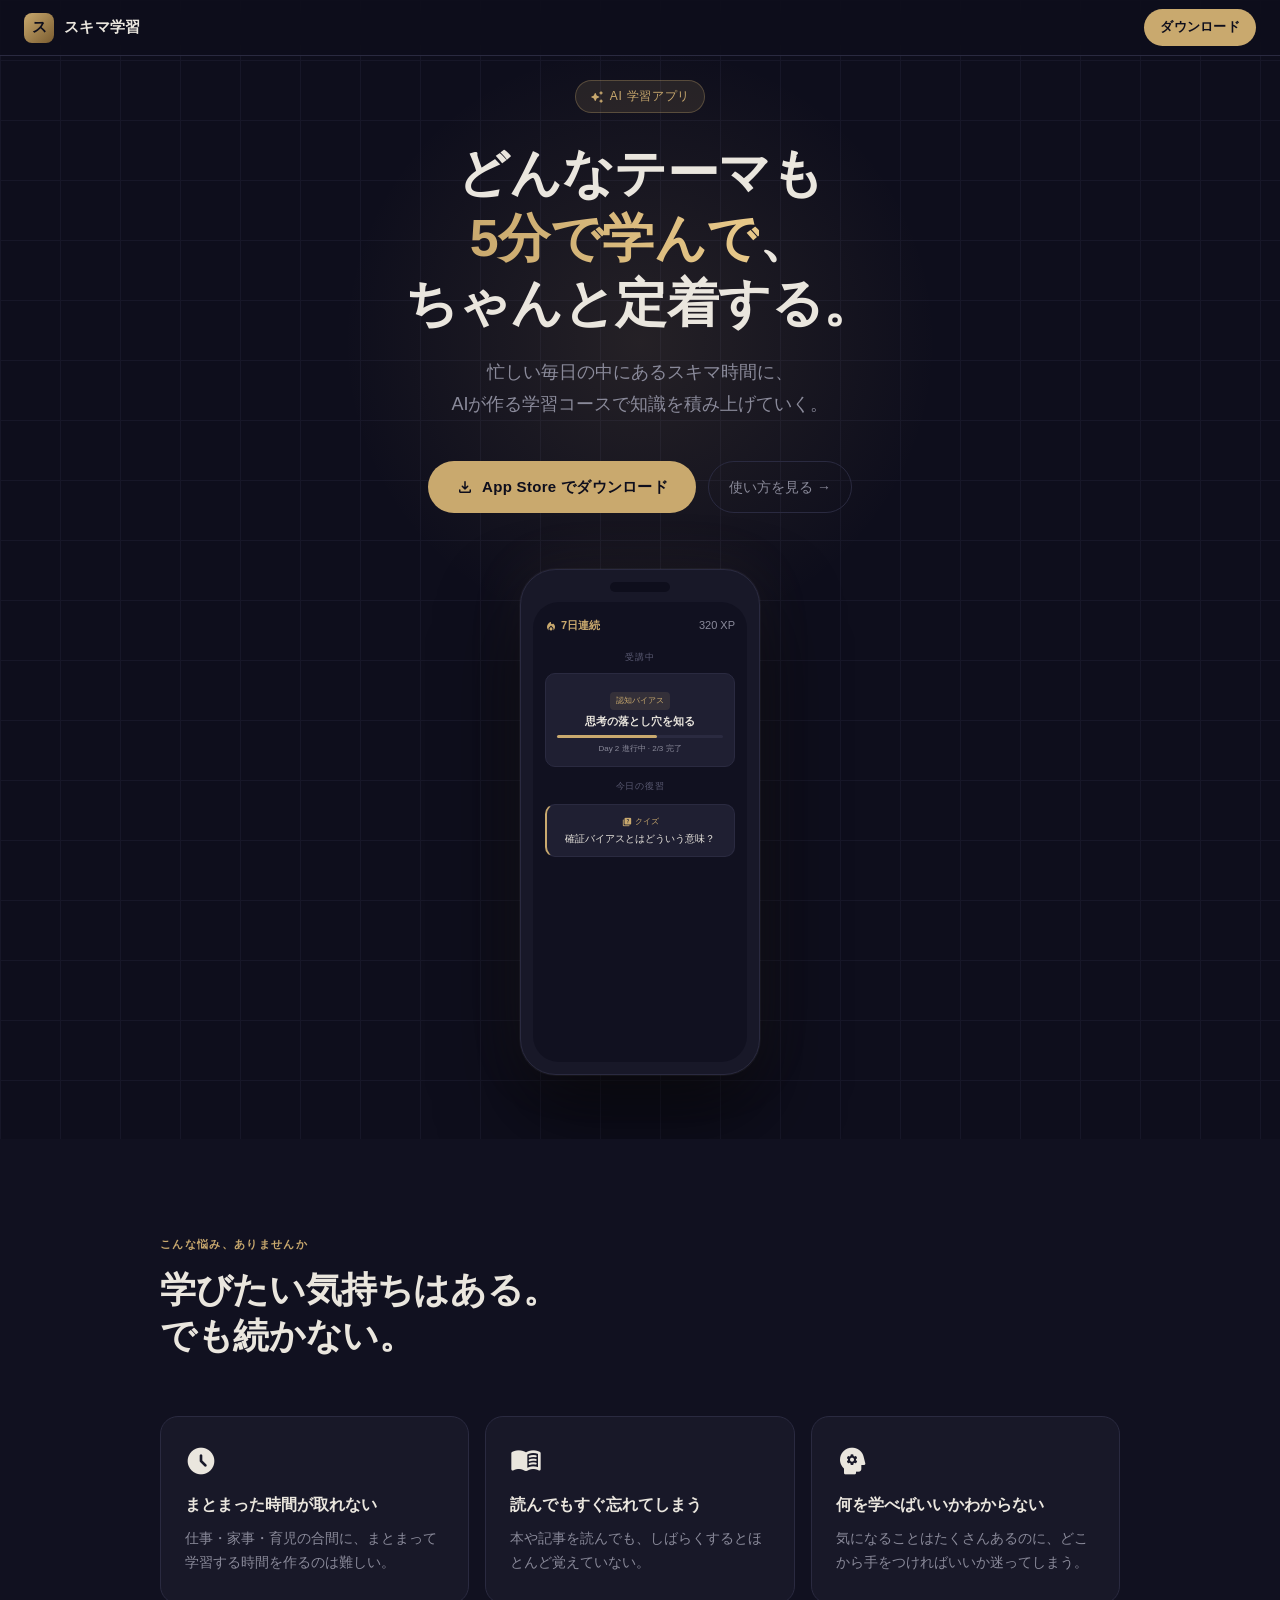
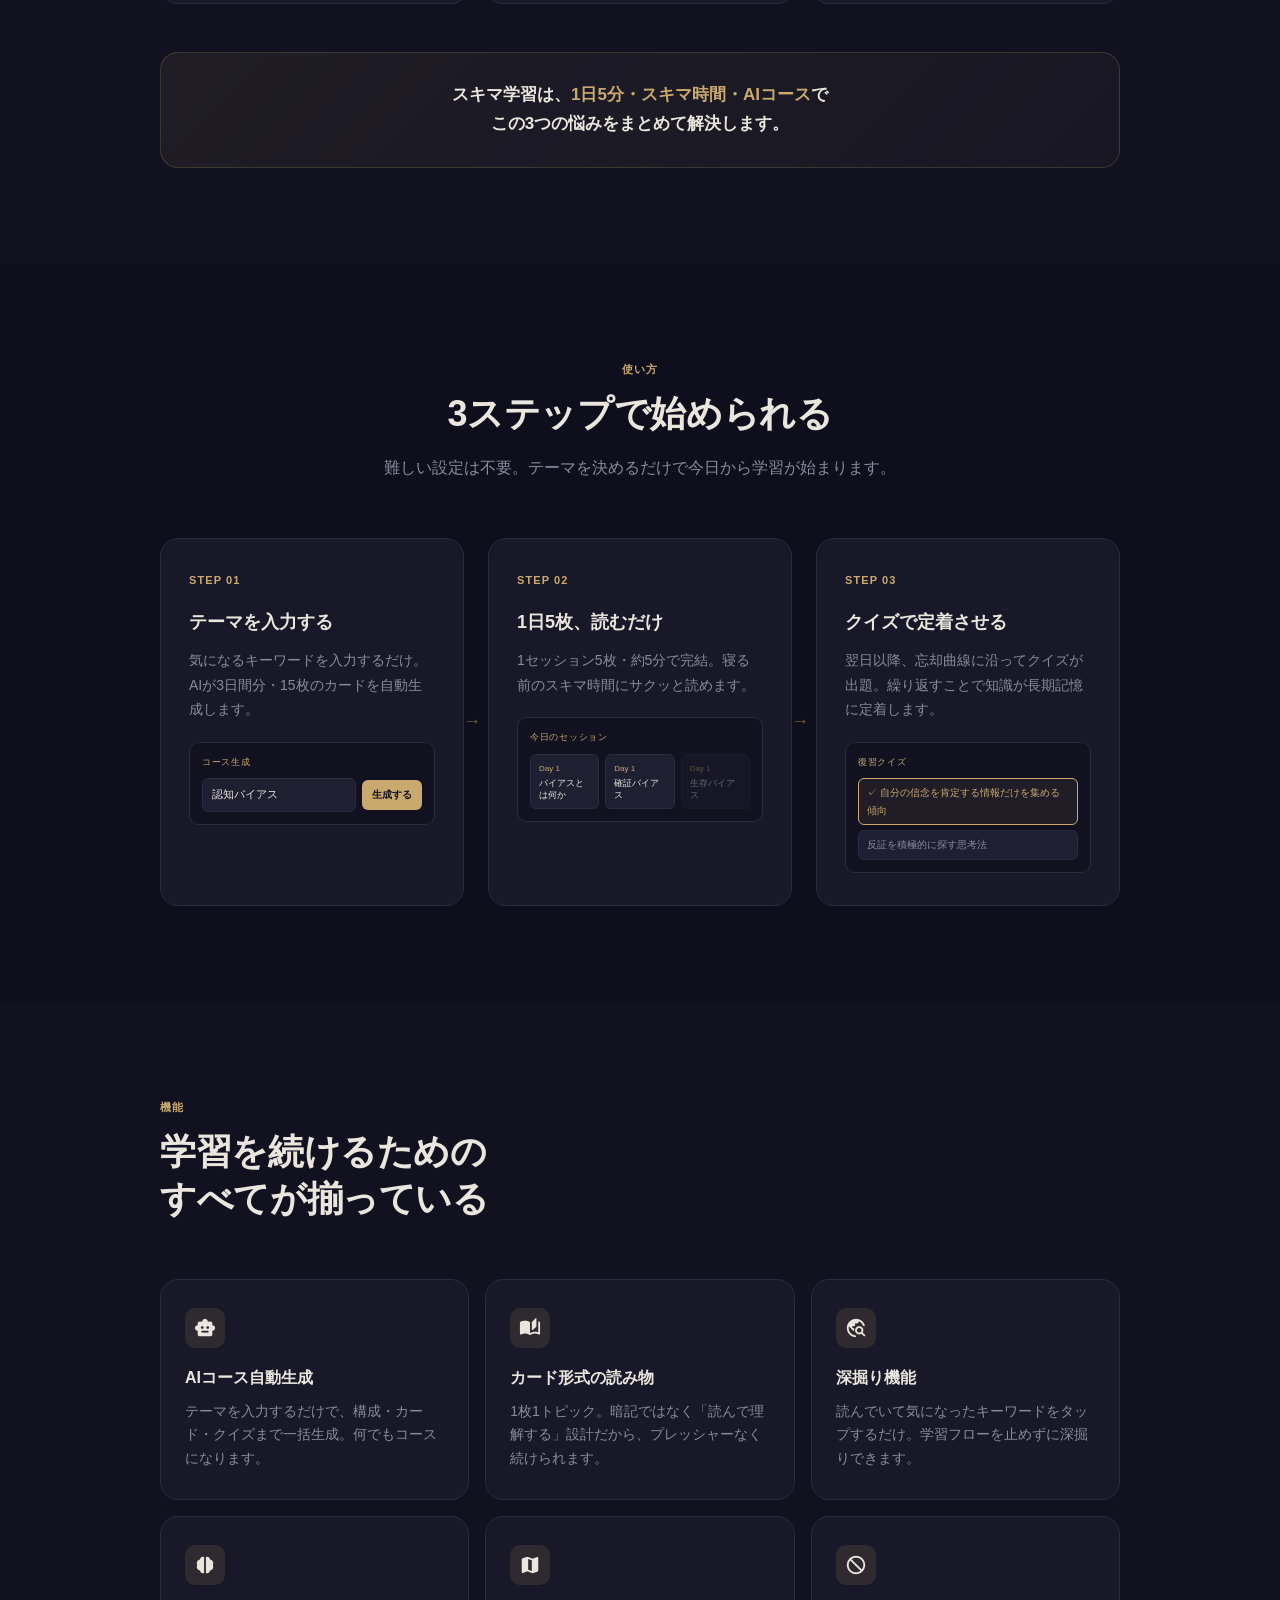
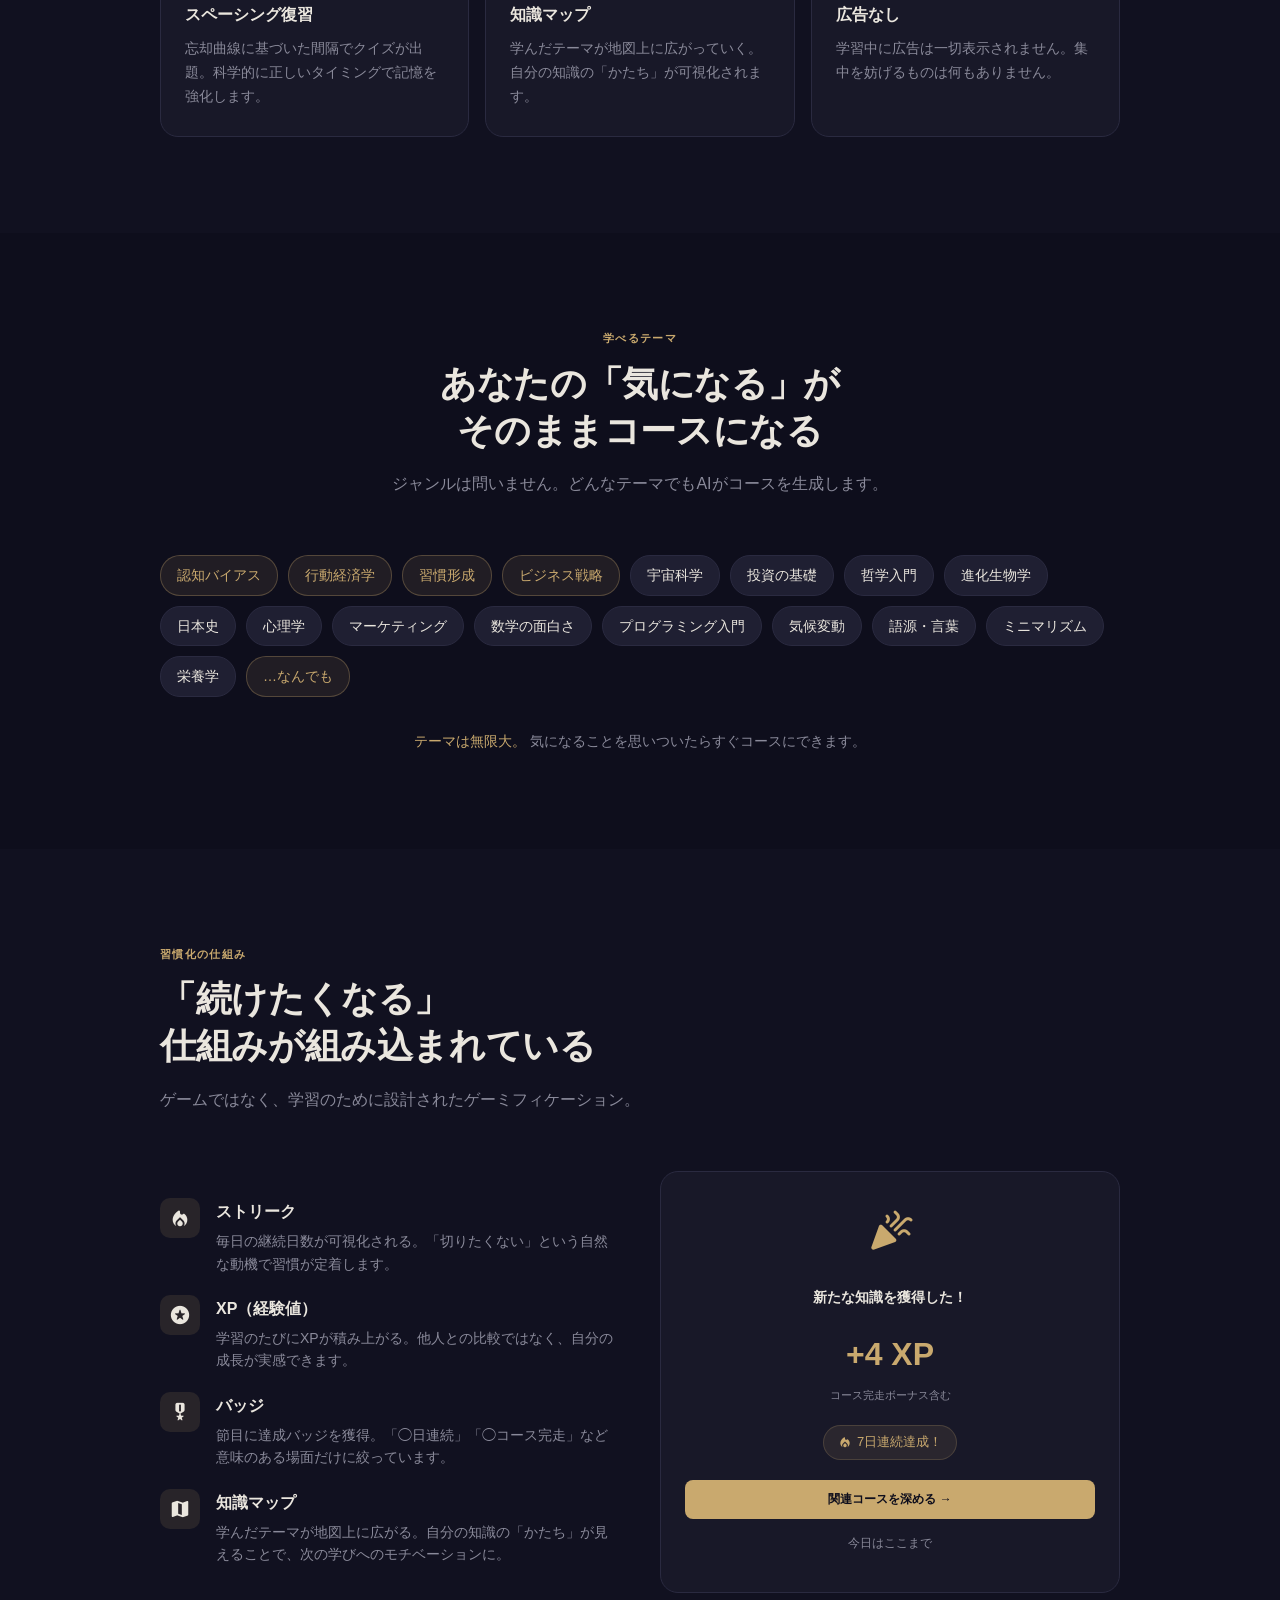
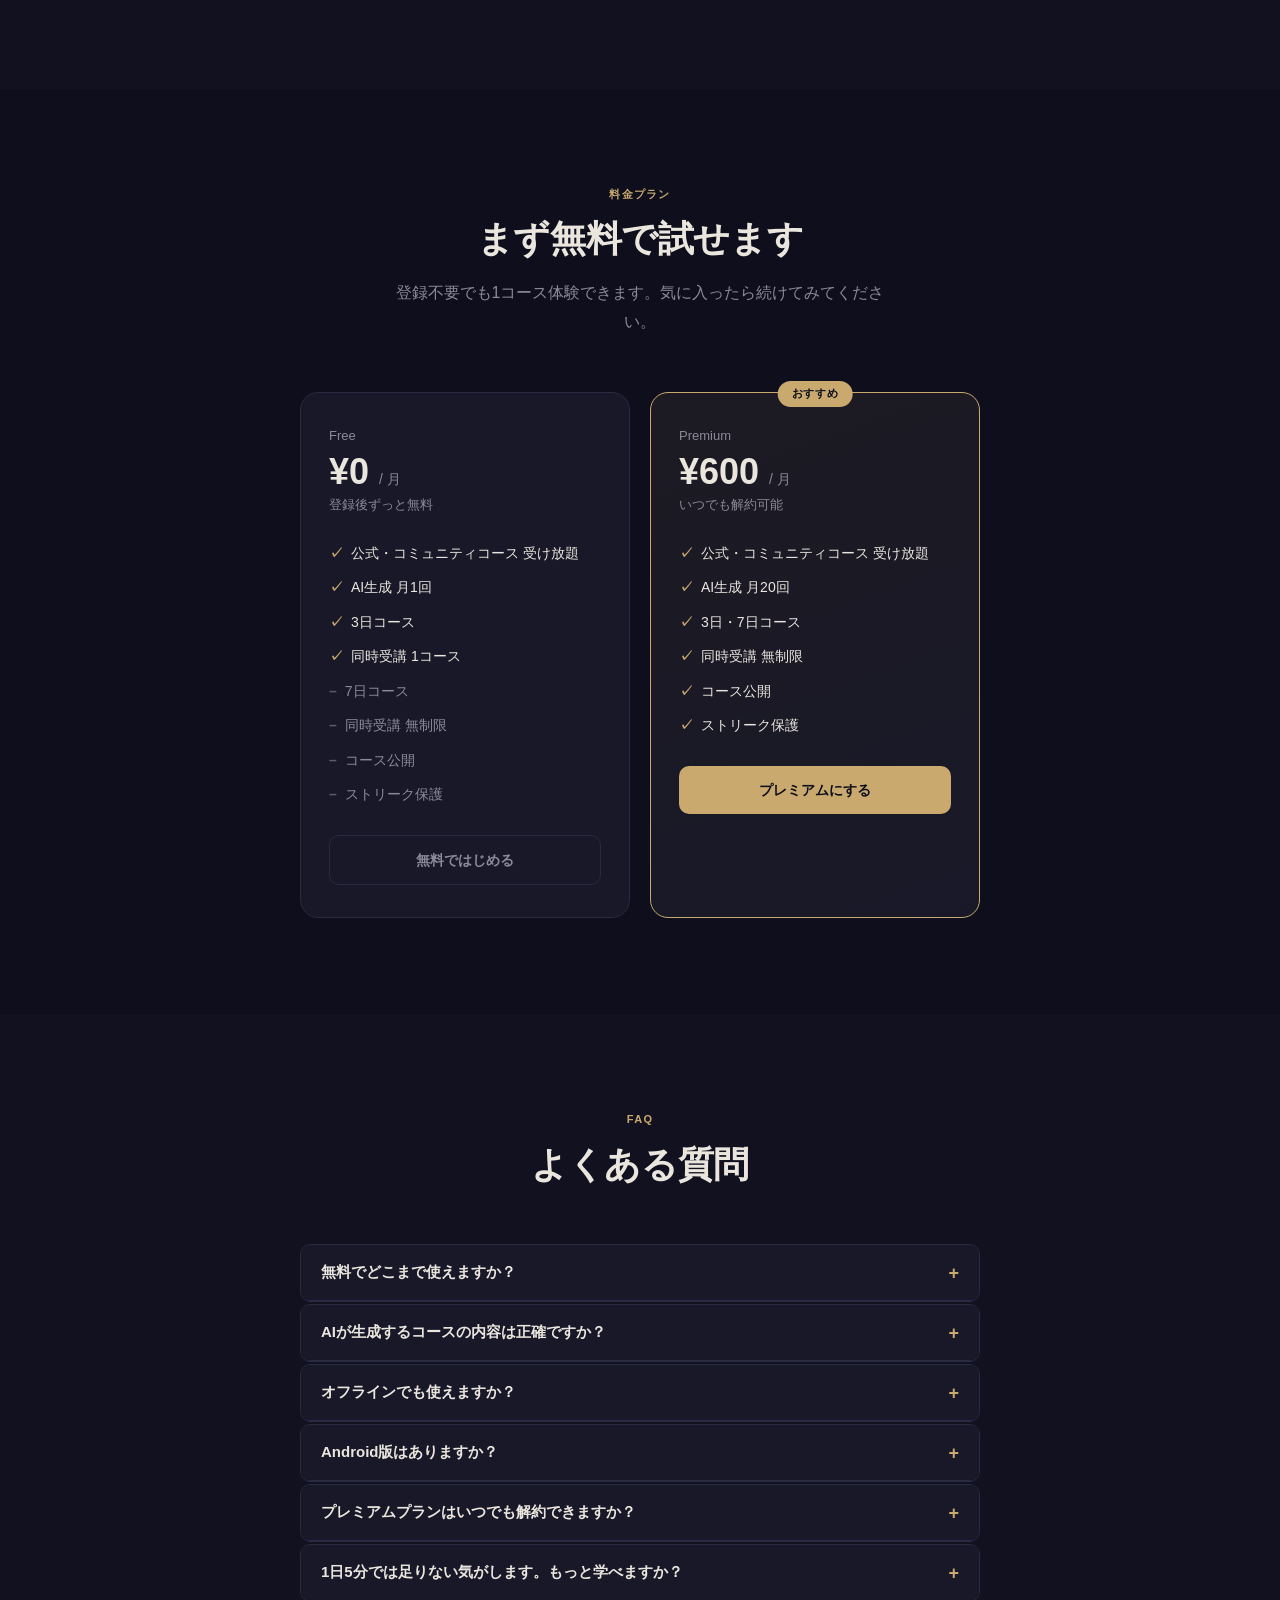
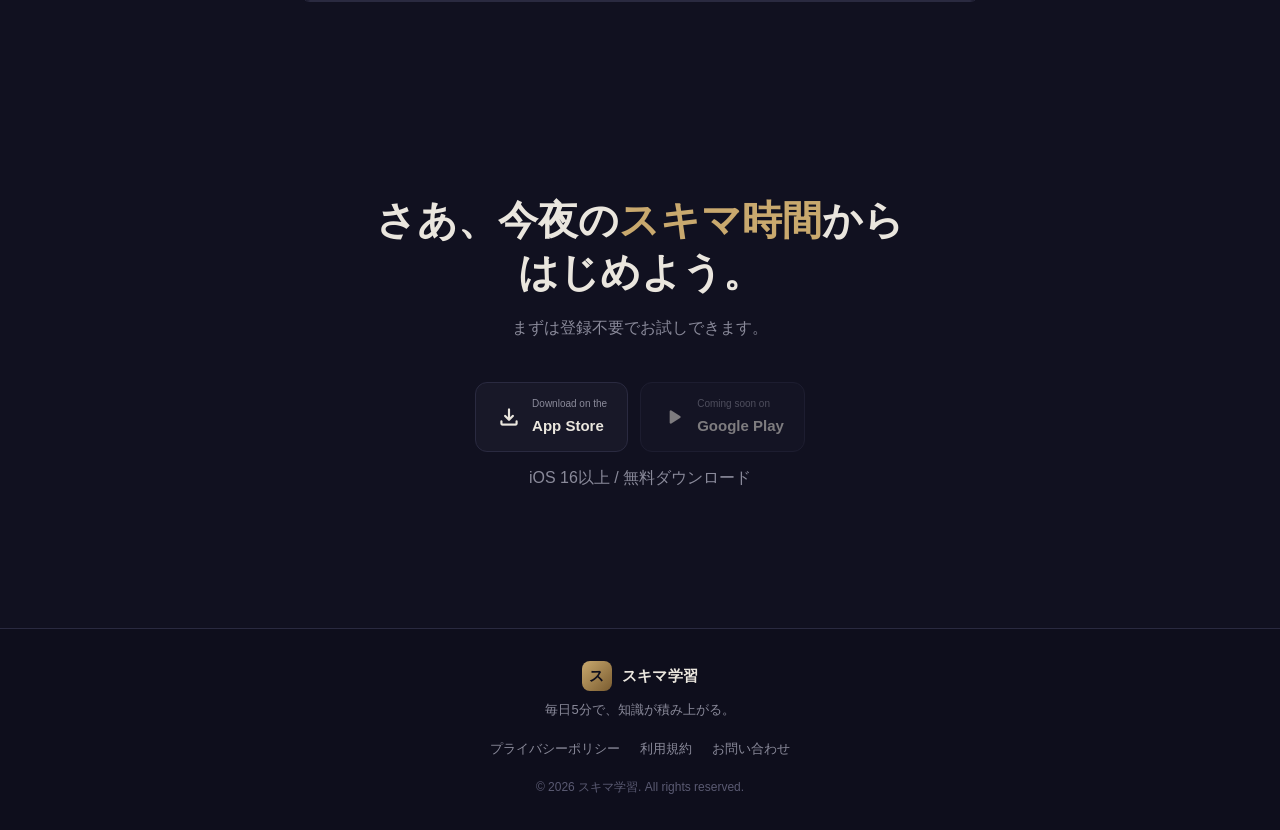
==== docs/sukima-study/index.html @ 89322377 "Update from https://github.com/k38/sukima/commit/930ac9152c9ca67b63c3cc4051ddcb5dac570fcc" ====
<!doctype html>
<html lang="ja">
  <head>
    <meta charset="UTF-8" />
    <meta name="viewport" content="width=device-width, initial-scale=1.0" />
    <title>スキマ学習 — 毎日5分で、知識が積み上がる。</title>
    <meta
      name="description"
      content="どんなテーマも5分で学んで、ちゃんと定着する。AIが自動生成する学習コースで、忙しい社会人の知識習慣をサポート。"
    />
    <link
      rel="stylesheet"
      href="https://fonts.googleapis.com/css2?family=Material+Symbols+Rounded:opsz,wght,FILL,GRAD@20..48,100..700,0..1,-50..200"
    />
    <style>
      .ms {
        font-family: "Material Symbols Rounded";
        font-weight: normal;
        font-style: normal;
        line-height: 1;
        letter-spacing: normal;
        text-transform: none;
        display: inline-flex;
        align-items: center;
        justify-content: center;
        white-space: nowrap;
        word-wrap: normal;
        direction: ltr;
        -webkit-font-smoothing: antialiased;
        font-variation-settings:
          "FILL" 1,
          "wght" 400,
          "GRAD" 0,
          "opsz" 24;
      }
    </style>
    <style>
      /* ── tokens ── */
      :root {
        --bg: #0e0e1c;
        --bg2: #111120;
        --surface: #181828;
        --surface2: #1f1f32;
        --border: #2a2a40;
        --gold: #c9a96e;
        --gold2: #e8c98a;
        --gold-dim: #7a5c30;
        --text: #eae6de;
        --muted: #8a8a9a;
        --muted2: #5a5a72;
        --radius: 10px;
        --radius-lg: 18px;
      }

      *,
      *::before,
      *::after {
        box-sizing: border-box;
        margin: 0;
        padding: 0;
      }

      html {
        scroll-behavior: smooth;
      }

      body {
        background: var(--bg);
        color: var(--text);
        font-family:
          "Hiragino Sans", "Hiragino Kaku Gothic ProN", "Noto Sans JP",
          sans-serif;
        font-size: 16px;
        line-height: 1.75;
        overflow-x: hidden;
      }

      /* ━━━━━━━━━━━━━━━━━━━━━━━━━━━━━━━━
       NAV
    ━━━━━━━━━━━━━━━━━━━━━━━━━━━━━━━━ */
      nav {
        position: fixed;
        top: 0;
        left: 0;
        right: 0;
        z-index: 200;
        background: rgba(14, 14, 28, 0.88);
        backdrop-filter: blur(14px);
        -webkit-backdrop-filter: blur(14px);
        border-bottom: 1px solid var(--border);
        padding: 0 24px;
        height: 56px;
        display: flex;
        align-items: center;
        justify-content: space-between;
      }
      .nav-logo {
        display: flex;
        align-items: center;
        gap: 10px;
        text-decoration: none;
      }
      .nav-mark {
        width: 30px;
        height: 30px;
        background: linear-gradient(135deg, var(--gold), var(--gold-dim));
        border-radius: 8px;
        display: flex;
        align-items: center;
        justify-content: center;
        font-size: 15px;
        font-weight: 700;
        color: var(--bg);
      }
      .nav-name {
        font-size: 15px;
        font-weight: 700;
        color: var(--text);
        letter-spacing: 0.02em;
      }
      .nav-cta {
        background: var(--gold);
        color: var(--bg);
        font-size: 13px;
        font-weight: 700;
        padding: 7px 16px;
        border-radius: 20px;
        text-decoration: none;
        letter-spacing: 0.02em;
        white-space: nowrap;
        transition: opacity 0.2s;
      }
      .nav-cta:hover {
        opacity: 0.85;
      }

      /* ━━━━━━━━━━━━━━━━━━━━━━━━━━━━━━━━
       HERO
    ━━━━━━━━━━━━━━━━━━━━━━━━━━━━━━━━ */
      .hero {
        min-height: 100svh;
        display: flex;
        flex-direction: column;
        align-items: center;
        justify-content: center;
        padding: 80px 24px 64px;
        text-align: center;
        position: relative;
        overflow: hidden;
      }

      /* subtle grid lines */
      .hero::before {
        content: "";
        position: absolute;
        inset: 0;
        background-image:
          linear-gradient(var(--border) 1px, transparent 1px),
          linear-gradient(90deg, var(--border) 1px, transparent 1px);
        background-size: 60px 60px;
        opacity: 0.35;
        pointer-events: none;
      }
      /* radial glow */
      .hero::after {
        content: "";
        position: absolute;
        top: 30%;
        left: 50%;
        transform: translate(-50%, -50%);
        width: 600px;
        height: 600px;
        background: radial-gradient(
          ellipse,
          rgba(201, 169, 110, 0.12) 0%,
          transparent 70%
        );
        pointer-events: none;
      }

      .hero-inner {
        position: relative;
        z-index: 1;
        max-width: 680px;
      }

      .hero-badge {
        display: inline-flex;
        align-items: center;
        gap: 6px;
        background: rgba(201, 169, 110, 0.12);
        border: 1px solid rgba(201, 169, 110, 0.3);
        border-radius: 20px;
        padding: 5px 14px;
        font-size: 12px;
        color: var(--gold);
        letter-spacing: 0.06em;
        margin-bottom: 28px;
      }
      .hero-badge span {
        font-size: 14px;
      }

      .hero h1 {
        font-size: clamp(28px, 6vw, 52px);
        font-weight: 800;
        line-height: 1.25;
        letter-spacing: -0.01em;
        margin-bottom: 20px;
        color: var(--text);
      }
      .hero h1 em {
        font-style: normal;
        background: linear-gradient(90deg, var(--gold), var(--gold2));
        -webkit-background-clip: text;
        -webkit-text-fill-color: transparent;
        background-clip: text;
      }

      .hero-sub {
        font-size: clamp(15px, 2.2vw, 18px);
        color: var(--muted);
        max-width: 480px;
        margin: 0 auto 40px;
        line-height: 1.8;
      }

      .hero-actions {
        display: flex;
        flex-wrap: wrap;
        gap: 12px;
        justify-content: center;
        margin-bottom: 56px;
      }
      .btn-primary {
        display: inline-flex;
        align-items: center;
        gap: 8px;
        background: var(--gold);
        color: var(--bg);
        font-size: 15px;
        font-weight: 700;
        padding: 13px 28px;
        border-radius: 30px;
        text-decoration: none;
        letter-spacing: 0.02em;
        transition:
          transform 0.2s,
          opacity 0.2s;
      }
      .btn-primary:hover {
        transform: translateY(-2px);
        opacity: 0.9;
      }
      .btn-ghost {
        display: inline-flex;
        align-items: center;
        gap: 6px;
        background: transparent;
        color: var(--muted);
        font-size: 14px;
        padding: 13px 20px;
        border-radius: 30px;
        border: 1px solid var(--border);
        text-decoration: none;
        transition:
          border-color 0.2s,
          color 0.2s;
      }
      .btn-ghost:hover {
        border-color: var(--gold-dim);
        color: var(--text);
      }

      /* ── phone mockup ── */
      .hero-device {
        position: relative;
        display: inline-block;
      }
      .phone-frame {
        width: 240px;
        background: var(--surface);
        border: 1.5px solid var(--border);
        border-radius: 36px;
        padding: 12px;
        position: relative;
        box-shadow:
          0 0 0 1px rgba(255, 255, 255, 0.04),
          0 40px 80px rgba(0, 0, 0, 0.6),
          0 0 60px rgba(201, 169, 110, 0.08);
      }
      .phone-notch {
        width: 60px;
        height: 10px;
        background: var(--bg);
        border-radius: 8px;
        margin: 0 auto 10px;
      }
      .phone-screen {
        background: var(--bg2);
        border-radius: 26px;
        overflow: hidden;
        padding: 14px 12px 16px;
        min-height: 460px;
      }

      /* mock UI inside phone */
      .mock-header {
        display: flex;
        justify-content: space-between;
        align-items: center;
        margin-bottom: 14px;
      }
      .mock-streak {
        display: flex;
        align-items: center;
        gap: 4px;
        font-size: 11px;
        color: var(--gold);
        font-weight: 700;
      }
      .mock-xp {
        font-size: 11px;
        color: var(--muted);
      }
      .mock-section-label {
        font-size: 9px;
        color: var(--muted2);
        letter-spacing: 0.08em;
        text-transform: uppercase;
        margin-bottom: 8px;
      }
      .mock-course-card {
        background: var(--surface2);
        border: 1px solid var(--border);
        border-radius: 10px;
        padding: 10px 11px;
        margin-bottom: 8px;
      }
      .mock-course-tag {
        font-size: 8px;
        color: var(--gold);
        background: rgba(201, 169, 110, 0.12);
        border-radius: 4px;
        padding: 2px 6px;
        display: inline-block;
        margin-bottom: 4px;
      }
      .mock-course-title {
        font-size: 11px;
        font-weight: 700;
        color: var(--text);
        margin-bottom: 6px;
        line-height: 1.3;
      }
      .mock-progress-wrap {
        height: 3px;
        background: var(--border);
        border-radius: 2px;
        margin-bottom: 4px;
      }
      .mock-progress-bar {
        height: 100%;
        background: var(--gold);
        border-radius: 2px;
      }
      .mock-progress-text {
        font-size: 8px;
        color: var(--muted);
      }

      .mock-quiz-card {
        background: var(--surface2);
        border: 1px solid var(--border);
        border-left: 2.5px solid var(--gold);
        border-radius: 10px;
        padding: 10px 11px;
        margin-top: 10px;
      }
      .mock-quiz-label {
        font-size: 8px;
        color: var(--gold);
        margin-bottom: 3px;
      }
      .mock-quiz-q {
        font-size: 10px;
        color: var(--text);
        line-height: 1.4;
      }

      /* ━━━━━━━━━━━━━━━━━━━━━━━━━━━━━━━━
       SHARED SECTION STYLES
    ━━━━━━━━━━━━━━━━━━━━━━━━━━━━━━━━ */
      section {
        padding: 96px 24px;
      }
      .section-inner {
        max-width: 960px;
        margin: 0 auto;
      }

      .section-eyebrow {
        font-size: 11px;
        font-weight: 700;
        color: var(--gold);
        letter-spacing: 0.12em;
        text-transform: uppercase;
        margin-bottom: 12px;
      }
      .section-title {
        font-size: clamp(22px, 4vw, 36px);
        font-weight: 800;
        line-height: 1.3;
        letter-spacing: -0.01em;
        margin-bottom: 16px;
      }
      .section-sub {
        font-size: 16px;
        color: var(--muted);
        max-width: 520px;
        line-height: 1.8;
      }
      .section-header {
        margin-bottom: 56px;
      }
      .section-header.centered {
        text-align: center;
      }
      .section-header.centered .section-sub {
        margin: 0 auto;
      }

      /* alt bg */
      .bg-alt {
        background: var(--bg2);
      }

      /* ━━━━━━━━━━━━━━━━━━━━━━━━━━━━━━━━
       PROBLEM
    ━━━━━━━━━━━━━━━━━━━━━━━━━━━━━━━━ */
      .problem-grid {
        display: grid;
        grid-template-columns: repeat(auto-fit, minmax(240px, 1fr));
        gap: 16px;
        margin-bottom: 48px;
      }
      .problem-card {
        background: var(--surface);
        border: 1px solid var(--border);
        border-radius: var(--radius-lg);
        padding: 28px 24px;
      }
      .problem-icon {
        font-size: 28px;
        margin-bottom: 14px;
        display: block;
      }
      .problem-card h3 {
        font-size: 16px;
        font-weight: 700;
        color: var(--text);
        margin-bottom: 8px;
      }
      .problem-card p {
        font-size: 14px;
        color: var(--muted);
        line-height: 1.7;
      }

      .problem-bridge {
        background: linear-gradient(
          135deg,
          rgba(201, 169, 110, 0.08),
          rgba(201, 169, 110, 0.04)
        );
        border: 1px solid rgba(201, 169, 110, 0.2);
        border-radius: var(--radius-lg);
        padding: 28px 32px;
        text-align: center;
      }
      .problem-bridge p {
        font-size: 17px;
        font-weight: 600;
        color: var(--text);
        line-height: 1.7;
      }
      .problem-bridge em {
        font-style: normal;
        color: var(--gold);
      }

      /* ━━━━━━━━━━━━━━━━━━━━━━━━━━━━━━━━
       HOW IT WORKS
    ━━━━━━━━━━━━━━━━━━━━━━━━━━━━━━━━ */
      .steps {
        display: grid;
        grid-template-columns: repeat(auto-fit, minmax(260px, 1fr));
        gap: 24px;
      }
      .step {
        position: relative;
        background: var(--surface);
        border: 1px solid var(--border);
        border-radius: var(--radius-lg);
        padding: 32px 28px;
      }
      .step-num {
        font-size: 11px;
        font-weight: 800;
        color: var(--gold);
        letter-spacing: 0.1em;
        margin-bottom: 16px;
      }
      .step h3 {
        font-size: 18px;
        font-weight: 700;
        color: var(--text);
        margin-bottom: 10px;
      }
      .step p {
        font-size: 14px;
        color: var(--muted);
        line-height: 1.75;
      }

      /* step connector arrow (desktop) */
      @media (min-width: 800px) {
        .steps {
          position: relative;
        }
        .step:not(:last-child)::after {
          content: "→";
          position: absolute;
          top: 50%;
          right: -18px;
          transform: translateY(-50%);
          font-size: 18px;
          color: var(--gold-dim);
          z-index: 1;
        }
      }

      /* ── step mockup ── */
      .step-mock {
        margin-top: 20px;
        background: var(--bg2);
        border: 1px solid var(--border);
        border-radius: 10px;
        padding: 12px;
        font-size: 12px;
      }
      .step-mock-label {
        font-size: 9px;
        color: var(--gold);
        letter-spacing: 0.08em;
        text-transform: uppercase;
        margin-bottom: 8px;
      }
      .mock-input-row {
        display: flex;
        gap: 6px;
        align-items: center;
      }
      .mock-input {
        flex: 1;
        background: var(--surface2);
        border: 1px solid var(--border);
        border-radius: 6px;
        padding: 6px 9px;
        font-size: 11px;
        color: var(--text);
      }
      .mock-gen-btn {
        background: var(--gold);
        color: var(--bg);
        font-size: 10px;
        font-weight: 700;
        padding: 6px 10px;
        border-radius: 6px;
        white-space: nowrap;
      }
      .mock-cards-row {
        display: flex;
        gap: 6px;
        overflow: hidden;
      }
      .mock-mini-card {
        flex: 1;
        background: var(--surface2);
        border: 1px solid var(--border);
        border-radius: 6px;
        padding: 7px 8px;
        min-width: 0;
      }
      .mock-mini-day {
        font-size: 8px;
        color: var(--gold);
        margin-bottom: 2px;
      }
      .mock-mini-title {
        font-size: 9px;
        color: var(--text);
        line-height: 1.3;
      }
      .mock-quiz-row {
        display: flex;
        flex-direction: column;
        gap: 5px;
      }
      .mock-choice {
        background: var(--surface2);
        border: 1px solid var(--border);
        border-radius: 6px;
        padding: 5px 8px;
        font-size: 10px;
        color: var(--muted);
      }
      .mock-choice.correct {
        border-color: var(--gold);
        color: var(--gold);
        background: rgba(201, 169, 110, 0.08);
      }

      /* ━━━━━━━━━━━━━━━━━━━━━━━━━━━━━━━━
       FEATURES
    ━━━━━━━━━━━━━━━━━━━━━━━━━━━━━━━━ */
      .features-grid {
        display: grid;
        grid-template-columns: repeat(auto-fit, minmax(280px, 1fr));
        gap: 16px;
      }
      .feature-card {
        background: var(--surface);
        border: 1px solid var(--border);
        border-radius: var(--radius-lg);
        padding: 28px 24px;
        transition: border-color 0.25s;
      }
      .feature-card:hover {
        border-color: var(--gold-dim);
      }
      .feature-icon {
        width: 40px;
        height: 40px;
        background: rgba(201, 169, 110, 0.12);
        border-radius: 10px;
        display: flex;
        align-items: center;
        justify-content: center;
        font-size: 20px;
        margin-bottom: 16px;
      }
      .feature-card h3 {
        font-size: 16px;
        font-weight: 700;
        color: var(--text);
        margin-bottom: 8px;
      }
      .feature-card p {
        font-size: 14px;
        color: var(--muted);
        line-height: 1.7;
      }

      /* ━━━━━━━━━━━━━━━━━━━━━━━━━━━━━━━━
       CONTENT TOPICS
    ━━━━━━━━━━━━━━━━━━━━━━━━━━━━━━━━ */
      .topics-wrap {
        display: flex;
        flex-wrap: wrap;
        gap: 10px;
        margin-bottom: 32px;
      }
      .topic-tag {
        background: var(--surface2);
        border: 1px solid var(--border);
        border-radius: 20px;
        padding: 7px 16px;
        font-size: 14px;
        color: var(--text);
        transition:
          border-color 0.2s,
          color 0.2s;
      }
      .topic-tag:hover {
        border-color: var(--gold-dim);
        color: var(--gold);
      }
      .topic-tag.featured {
        background: rgba(201, 169, 110, 0.1);
        border-color: rgba(201, 169, 110, 0.3);
        color: var(--gold);
      }
      .topics-note {
        font-size: 14px;
        color: var(--muted);
        text-align: center;
      }
      .topics-note em {
        font-style: normal;
        color: var(--gold);
      }

      /* ━━━━━━━━━━━━━━━━━━━━━━━━━━━━━━━━
       GAMIFICATION
    ━━━━━━━━━━━━━━━━━━━━━━━━━━━━━━━━ */
      .gamif-layout {
        display: grid;
        grid-template-columns: 1fr 1fr;
        gap: 40px;
        align-items: center;
      }
      @media (max-width: 720px) {
        .gamif-layout {
          grid-template-columns: 1fr;
        }
      }

      .gamif-items {
        display: flex;
        flex-direction: column;
        gap: 20px;
      }
      .gamif-item {
        display: flex;
        gap: 16px;
        align-items: flex-start;
      }
      .gamif-dot {
        width: 40px;
        height: 40px;
        flex-shrink: 0;
        background: rgba(201, 169, 110, 0.12);
        border-radius: 10px;
        display: flex;
        align-items: center;
        justify-content: center;
        font-size: 20px;
      }
      .gamif-item h3 {
        font-size: 16px;
        font-weight: 700;
        margin-bottom: 4px;
      }
      .gamif-item p {
        font-size: 14px;
        color: var(--muted);
        line-height: 1.6;
      }

      /* completion screen mock */
      .complete-mock {
        background: var(--surface);
        border: 1px solid var(--border);
        border-radius: var(--radius-lg);
        padding: 32px 24px;
        text-align: center;
      }
      .complete-mock-badge {
        font-size: 42px;
        margin-bottom: 8px;
      }
      .complete-mock-title {
        font-size: 14px;
        font-weight: 700;
        color: var(--text);
        margin-bottom: 16px;
      }
      .complete-mock-xp {
        font-size: 32px;
        font-weight: 800;
        color: var(--gold);
        margin-bottom: 4px;
      }
      .complete-mock-xp-label {
        font-size: 11px;
        color: var(--muted);
        margin-bottom: 20px;
      }
      .complete-mock-streak {
        display: inline-flex;
        align-items: center;
        gap: 5px;
        background: rgba(201, 169, 110, 0.1);
        border: 1px solid rgba(201, 169, 110, 0.2);
        border-radius: 20px;
        padding: 5px 14px;
        font-size: 13px;
        color: var(--gold);
        margin-bottom: 20px;
      }
      .complete-mock-actions {
        display: flex;
        flex-direction: column;
        gap: 8px;
      }
      .complete-mock-btn {
        background: var(--gold);
        color: var(--bg);
        font-size: 12px;
        font-weight: 700;
        padding: 9px;
        border-radius: 8px;
      }
      .complete-mock-btn-ghost {
        font-size: 12px;
        color: var(--muted);
        padding: 6px;
      }

      /* ━━━━━━━━━━━━━━━━━━━━━━━━━━━━━━━━
       PRICING
    ━━━━━━━━━━━━━━━━━━━━━━━━━━━━━━━━ */
      .pricing-grid {
        display: grid;
        grid-template-columns: repeat(auto-fit, minmax(280px, 1fr));
        gap: 20px;
        max-width: 680px;
        margin: 0 auto;
      }
      .price-card {
        background: var(--surface);
        border: 1px solid var(--border);
        border-radius: var(--radius-lg);
        padding: 32px 28px;
      }
      .price-card.featured {
        border-color: var(--gold);
        background: linear-gradient(
          160deg,
          rgba(201, 169, 110, 0.08),
          var(--surface)
        );
        position: relative;
      }
      .price-badge {
        position: absolute;
        top: -12px;
        left: 50%;
        transform: translateX(-50%);
        background: var(--gold);
        color: var(--bg);
        font-size: 11px;
        font-weight: 700;
        letter-spacing: 0.06em;
        padding: 3px 14px;
        border-radius: 20px;
        white-space: nowrap;
      }
      .price-plan {
        font-size: 13px;
        color: var(--muted);
        margin-bottom: 6px;
      }
      .price-amount {
        font-size: 36px;
        font-weight: 800;
        color: var(--text);
        margin-bottom: 4px;
        line-height: 1;
      }
      .price-amount span {
        font-size: 14px;
        font-weight: 400;
        color: var(--muted);
      }
      .price-desc {
        font-size: 13px;
        color: var(--muted);
        margin-bottom: 24px;
      }
      .price-features {
        list-style: none;
        display: flex;
        flex-direction: column;
        gap: 10px;
        margin-bottom: 28px;
      }
      .price-features li {
        display: flex;
        align-items: flex-start;
        gap: 8px;
        font-size: 14px;
        color: var(--text);
      }
      .price-features li::before {
        content: "✓";
        color: var(--gold);
        font-weight: 700;
        flex-shrink: 0;
      }
      .price-features li.muted {
        color: var(--muted);
      }
      .price-features li.muted::before {
        content: "–";
        color: var(--muted2);
      }
      .price-cta {
        display: block;
        text-align: center;
        background: var(--gold);
        color: var(--bg);
        font-size: 14px;
        font-weight: 700;
        padding: 12px;
        border-radius: 10px;
        text-decoration: none;
        transition: opacity 0.2s;
      }
      .price-cta:hover {
        opacity: 0.85;
      }
      .price-cta.ghost {
        background: transparent;
        color: var(--muted);
        border: 1px solid var(--border);
      }

      /* ━━━━━━━━━━━━━━━━━━━━━━━━━━━━━━━━
       FAQ
    ━━━━━━━━━━━━━━━━━━━━━━━━━━━━━━━━ */
      .faq-list {
        max-width: 680px;
        margin: 0 auto;
        display: flex;
        flex-direction: column;
        gap: 2px;
      }
      .faq-item {
        border: 1px solid var(--border);
        border-radius: var(--radius);
        overflow: hidden;
      }
      .faq-q {
        width: 100%;
        text-align: left;
        background: var(--surface);
        color: var(--text);
        font-size: 15px;
        font-weight: 600;
        padding: 18px 20px;
        border: none;
        cursor: pointer;
        display: flex;
        justify-content: space-between;
        align-items: center;
        gap: 12px;
        transition: background 0.2s;
      }
      .faq-q:hover {
        background: var(--surface2);
      }
      .faq-arrow {
        color: var(--gold);
        flex-shrink: 0;
        transition: transform 0.25s;
        font-size: 18px;
        line-height: 1;
      }
      .faq-item.open .faq-arrow {
        transform: rotate(45deg);
      }
      .faq-a {
        background: var(--bg2);
        border-top: 1px solid var(--border);
        padding: 0 20px;
        font-size: 14px;
        color: var(--muted);
        line-height: 1.8;
        max-height: 0;
        overflow: hidden;
        transition:
          max-height 0.3s ease,
          padding 0.3s ease;
      }
      .faq-item.open .faq-a {
        max-height: 200px;
        padding: 16px 20px;
      }

      /* ━━━━━━━━━━━━━━━━━━━━━━━━━━━━━━━━
       DOWNLOAD CTA
    ━━━━━━━━━━━━━━━━━━━━━━━━━━━━━━━━ */
      .download {
        background: var(--bg2);
        padding: 96px 24px;
        text-align: center;
      }
      .download-inner {
        max-width: 600px;
        margin: 0 auto;
      }
      .download h2 {
        font-size: clamp(24px, 4vw, 40px);
        font-weight: 800;
        line-height: 1.3;
        margin-bottom: 16px;
      }
      .download h2 em {
        font-style: normal;
        color: var(--gold);
      }
      .download p {
        font-size: 16px;
        color: var(--muted);
        margin-bottom: 40px;
      }
      .store-badges {
        display: flex;
        flex-wrap: wrap;
        gap: 12px;
        justify-content: center;
        margin-bottom: 12px;
      }
      .store-badge {
        display: inline-flex;
        align-items: center;
        gap: 10px;
        background: var(--surface);
        border: 1px solid var(--border);
        border-radius: 12px;
        padding: 12px 20px;
        text-decoration: none;
        color: var(--text);
        transition: border-color 0.2s;
      }
      .store-badge:hover {
        border-color: var(--gold-dim);
      }
      .store-badge-icon {
        font-size: 22px;
        line-height: 1;
      }
      .store-badge-text {
        text-align: left;
      }
      .store-badge-sub {
        display: block;
        font-size: 10px;
        color: var(--muted);
      }
      .store-badge-name {
        display: block;
        font-size: 15px;
        font-weight: 700;
      }
      .download-note {
        font-size: 13px;
        color: var(--muted2);
      }

      /* ━━━━━━━━━━━━━━━━━━━━━━━━━━━━━━━━
       FOOTER
    ━━━━━━━━━━━━━━━━━━━━━━━━━━━━━━━━ */
      footer {
        border-top: 1px solid var(--border);
        padding: 32px 24px;
        text-align: center;
      }
      .footer-logo-row {
        display: flex;
        align-items: center;
        justify-content: center;
        gap: 10px;
        margin-bottom: 8px;
      }
      .footer-tagline {
        font-size: 13px;
        color: var(--muted);
        margin-bottom: 16px;
      }
      .footer-links {
        display: flex;
        flex-wrap: wrap;
        justify-content: center;
        gap: 8px 20px;
        font-size: 13px;
        margin-bottom: 16px;
      }
      .footer-links a {
        color: var(--muted);
        text-decoration: none;
      }
      .footer-links a:hover {
        color: var(--gold);
      }
      .footer-copy {
        font-size: 12px;
        color: var(--muted2);
      }

      /* ━━━━━━━━━━━━━━━━━━━━━━━━━━━━━━━━
       RESPONSIVE
    ━━━━━━━━━━━━━━━━━━━━━━━━━━━━━━━━ */
      @media (max-width: 600px) {
        section {
          padding: 64px 16px;
        }
        .phone-frame {
          width: 200px;
        }
        .phone-screen {
          min-height: 380px;
        }
      }

      /* ━━━━━━━━━━━━━━━━━━━━━━━━━━━━━━━━
       SCROLL FADE-IN
    ━━━━━━━━━━━━━━━━━━━━━━━━━━━━━━━━ */
      .fade-in {
        opacity: 0;
        transform: translateY(20px);
        transition:
          opacity 0.6s ease,
          transform 0.6s ease;
      }
      .fade-in.visible {
        opacity: 1;
        transform: none;
      }
    </style>
  </head>
  <body>
    <!-- NAV -->
    <nav>
      <a href="#" class="nav-logo">
        <div class="nav-mark">ス</div>
        <span class="nav-name">スキマ学習</span>
      </a>
      <a href="#download" class="nav-cta">ダウンロード</a>
    </nav>

    <!-- ═══════════════════════════════════
     HERO
═══════════════════════════════════ -->
    <section class="hero">
      <div class="hero-inner">
        <div class="hero-badge">
          <span class="ms" style="font-size: 14px">auto_awesome</span> AI
          学習アプリ
        </div>

        <h1>
          どんなテーマも<br /><em>5分で学んで</em>、<br />ちゃんと定着する。
        </h1>

        <p class="hero-sub">
          忙しい毎日の中にあるスキマ時間に、<br />
          AIが作る学習コースで知識を積み上げていく。
        </p>

        <div class="hero-actions">
          <a href="#download" class="btn-primary">
            <span class="ms" style="font-size: 18px">download</span> App Store
            でダウンロード
          </a>
          <a href="#how" class="btn-ghost">使い方を見る →</a>
        </div>

        <!-- phone mockup -->
        <div class="hero-device">
          <div class="phone-frame">
            <div class="phone-notch"></div>
            <div class="phone-screen">
              <div class="mock-header">
                <div class="mock-streak">
                  <span class="ms" style="font-size: 12px; color: var(--gold)"
                    >local_fire_department</span
                  >
                  7日連続
                </div>
                <div class="mock-xp">320 XP</div>
              </div>
              <div class="mock-section-label">受講中</div>
              <div class="mock-course-card">
                <div class="mock-course-tag">認知バイアス</div>
                <div class="mock-course-title">思考の落とし穴を知る</div>
                <div class="mock-progress-wrap">
                  <div class="mock-progress-bar" style="width: 60%"></div>
                </div>
                <div class="mock-progress-text">Day 2 進行中 · 2/3 完了</div>
              </div>
              <div class="mock-section-label" style="margin-top: 12px">
                今日の復習
              </div>
              <div class="mock-quiz-card">
                <div class="mock-quiz-label">
                  <span
                    class="ms"
                    style="font-size: 10px; vertical-align: middle"
                    >quiz</span
                  >
                  クイズ
                </div>
                <div class="mock-quiz-q">確証バイアスとはどういう意味？</div>
              </div>
            </div>
          </div>
        </div>
      </div>
    </section>

    <!-- ═══════════════════════════════════
     PROBLEM
═══════════════════════════════════ -->
    <section class="bg-alt" id="problem">
      <div class="section-inner">
        <div class="section-header fade-in">
          <div class="section-eyebrow">こんな悩み、ありませんか</div>
          <h2 class="section-title">
            学びたい気持ちはある。<br />でも続かない。
          </h2>
        </div>

        <div class="problem-grid">
          <div class="problem-card fade-in">
            <span class="problem-icon ms" style="font-size: 32px"
              >schedule</span
            >
            <h3>まとまった時間が取れない</h3>
            <p>
              仕事・家事・育児の合間に、まとまって学習する時間を作るのは難しい。
            </p>
          </div>
          <div class="problem-card fade-in">
            <span class="problem-icon ms" style="font-size: 32px"
              >menu_book</span
            >
            <h3>読んでもすぐ忘れてしまう</h3>
            <p>本や記事を読んでも、しばらくするとほとんど覚えていない。</p>
          </div>
          <div class="problem-card fade-in">
            <span class="problem-icon ms" style="font-size: 32px"
              >psychology</span
            >
            <h3>何を学べばいいかわからない</h3>
            <p>
              気になることはたくさんあるのに、どこから手をつければいいか迷ってしまう。
            </p>
          </div>
        </div>

        <div class="problem-bridge fade-in">
          <p>
            スキマ学習は、<em>1日5分・スキマ時間・AIコース</em>で<br />この3つの悩みをまとめて解決します。
          </p>
        </div>
      </div>
    </section>

    <!-- ═══════════════════════════════════
     HOW IT WORKS
═══════════════════════════════════ -->
    <section id="how">
      <div class="section-inner">
        <div class="section-header centered fade-in">
          <div class="section-eyebrow">使い方</div>
          <h2 class="section-title">3ステップで始められる</h2>
          <p class="section-sub">
            難しい設定は不要。テーマを決めるだけで今日から学習が始まります。
          </p>
        </div>

        <div class="steps">
          <div class="step fade-in">
            <div class="step-num">STEP 01</div>
            <h3>テーマを入力する</h3>
            <p>
              気になるキーワードを入力するだけ。AIが3日間分・15枚のカードを自動生成します。
            </p>
            <div class="step-mock">
              <div class="step-mock-label">コース生成</div>
              <div class="mock-input-row">
                <div class="mock-input">認知バイアス</div>
                <div class="mock-gen-btn">生成する</div>
              </div>
            </div>
          </div>

          <div class="step fade-in">
            <div class="step-num">STEP 02</div>
            <h3>1日5枚、読むだけ</h3>
            <p>
              1セッション5枚・約5分で完結。寝る前のスキマ時間にサクッと読めます。
            </p>
            <div class="step-mock">
              <div class="step-mock-label">今日のセッション</div>
              <div class="mock-cards-row">
                <div class="mock-mini-card">
                  <div class="mock-mini-day">Day 1</div>
                  <div class="mock-mini-title">バイアスとは何か</div>
                </div>
                <div class="mock-mini-card">
                  <div class="mock-mini-day">Day 1</div>
                  <div class="mock-mini-title">確証バイアス</div>
                </div>
                <div class="mock-mini-card" style="opacity: 0.4">
                  <div class="mock-mini-day">Day 1</div>
                  <div class="mock-mini-title">生存バイアス</div>
                </div>
              </div>
            </div>
          </div>

          <div class="step fade-in">
            <div class="step-num">STEP 03</div>
            <h3>クイズで定着させる</h3>
            <p>
              翌日以降、忘却曲線に沿ってクイズが出題。繰り返すことで知識が長期記憶に定着します。
            </p>
            <div class="step-mock">
              <div class="step-mock-label">復習クイズ</div>
              <div class="mock-quiz-row">
                <div class="mock-choice correct">
                  ✓ 自分の信念を肯定する情報だけを集める傾向
                </div>
                <div class="mock-choice">反証を積極的に探す思考法</div>
              </div>
            </div>
          </div>
        </div>
      </div>
    </section>

    <!-- ═══════════════════════════════════
     FEATURES
═══════════════════════════════════ -->
    <section class="bg-alt" id="features">
      <div class="section-inner">
        <div class="section-header fade-in">
          <div class="section-eyebrow">機能</div>
          <h2 class="section-title">
            学習を続けるための<br />すべてが揃っている
          </h2>
        </div>

        <div class="features-grid">
          <div class="feature-card fade-in">
            <div class="feature-icon">
              <span class="ms" style="font-size: 22px">smart_toy</span>
            </div>
            <h3>AIコース自動生成</h3>
            <p>
              テーマを入力するだけで、構成・カード・クイズまで一括生成。何でもコースになります。
            </p>
          </div>
          <div class="feature-card fade-in">
            <div class="feature-icon">
              <span class="ms" style="font-size: 22px">auto_stories</span>
            </div>
            <h3>カード形式の読み物</h3>
            <p>
              1枚1トピック。暗記ではなく「読んで理解する」設計だから、プレッシャーなく続けられます。
            </p>
          </div>
          <div class="feature-card fade-in">
            <div class="feature-icon">
              <span class="ms" style="font-size: 22px">travel_explore</span>
            </div>
            <h3>深掘り機能</h3>
            <p>
              読んでいて気になったキーワードをタップするだけ。学習フローを止めずに深掘りできます。
            </p>
          </div>
          <div class="feature-card fade-in">
            <div class="feature-icon">
              <span class="ms" style="font-size: 22px">neurology</span>
            </div>
            <h3>スペーシング復習</h3>
            <p>
              忘却曲線に基づいた間隔でクイズが出題。科学的に正しいタイミングで記憶を強化します。
            </p>
          </div>
          <div class="feature-card fade-in">
            <div class="feature-icon">
              <span class="ms" style="font-size: 22px">map</span>
            </div>
            <h3>知識マップ</h3>
            <p>
              学んだテーマが地図上に広がっていく。自分の知識の「かたち」が可視化されます。
            </p>
          </div>
          <div class="feature-card fade-in">
            <div class="feature-icon">
              <span class="ms" style="font-size: 22px">block</span>
            </div>
            <h3>広告なし</h3>
            <p>
              学習中に広告は一切表示されません。集中を妨げるものは何もありません。
            </p>
          </div>
        </div>
      </div>
    </section>

    <!-- ═══════════════════════════════════
     CONTENT TOPICS
═══════════════════════════════════ -->
    <section id="topics">
      <div class="section-inner">
        <div class="section-header centered fade-in">
          <div class="section-eyebrow">学べるテーマ</div>
          <h2 class="section-title">
            あなたの「気になる」が<br />そのままコースになる
          </h2>
          <p class="section-sub">
            ジャンルは問いません。どんなテーマでもAIがコースを生成します。
          </p>
        </div>

        <div class="topics-wrap fade-in">
          <span class="topic-tag featured">認知バイアス</span>
          <span class="topic-tag featured">行動経済学</span>
          <span class="topic-tag featured">習慣形成</span>
          <span class="topic-tag featured">ビジネス戦略</span>
          <span class="topic-tag">宇宙科学</span>
          <span class="topic-tag">投資の基礎</span>
          <span class="topic-tag">哲学入門</span>
          <span class="topic-tag">進化生物学</span>
          <span class="topic-tag">日本史</span>
          <span class="topic-tag">心理学</span>
          <span class="topic-tag">マーケティング</span>
          <span class="topic-tag">数学の面白さ</span>
          <span class="topic-tag">プログラミング入門</span>
          <span class="topic-tag">気候変動</span>
          <span class="topic-tag">語源・言葉</span>
          <span class="topic-tag">ミニマリズム</span>
          <span class="topic-tag">栄養学</span>
          <span class="topic-tag featured">…なんでも</span>
        </div>

        <p class="topics-note fade-in">
          <em>テーマは無限大。</em>
          気になることを思いついたらすぐコースにできます。
        </p>
      </div>
    </section>

    <!-- ═══════════════════════════════════
     GAMIFICATION
═══════════════════════════════════ -->
    <section class="bg-alt" id="habit">
      <div class="section-inner">
        <div class="section-header fade-in">
          <div class="section-eyebrow">習慣化の仕組み</div>
          <h2 class="section-title">
            「続けたくなる」<br />仕組みが組み込まれている
          </h2>
          <p class="section-sub">
            ゲームではなく、学習のために設計されたゲーミフィケーション。
          </p>
        </div>

        <div class="gamif-layout">
          <div class="gamif-items fade-in">
            <div class="gamif-item">
              <div class="gamif-dot">
                <span class="ms" style="font-size: 22px"
                  >local_fire_department</span
                >
              </div>
              <div>
                <h3>ストリーク</h3>
                <p>
                  毎日の継続日数が可視化される。「切りたくない」という自然な動機で習慣が定着します。
                </p>
              </div>
            </div>
            <div class="gamif-item">
              <div class="gamif-dot">
                <span class="ms" style="font-size: 22px">stars</span>
              </div>
              <div>
                <h3>XP（経験値）</h3>
                <p>
                  学習のたびにXPが積み上がる。他人との比較ではなく、自分の成長が実感できます。
                </p>
              </div>
            </div>
            <div class="gamif-item">
              <div class="gamif-dot">
                <span class="ms" style="font-size: 22px">military_tech</span>
              </div>
              <div>
                <h3>バッジ</h3>
                <p>
                  節目に達成バッジを獲得。「◯日連続」「◯コース完走」など意味のある場面だけに絞っています。
                </p>
              </div>
            </div>
            <div class="gamif-item">
              <div class="gamif-dot">
                <span class="ms" style="font-size: 22px">map</span>
              </div>
              <div>
                <h3>知識マップ</h3>
                <p>
                  学んだテーマが地図上に広がる。自分の知識の「かたち」が見えることで、次の学びへのモチベーションに。
                </p>
              </div>
            </div>
          </div>

          <div class="complete-mock fade-in">
            <div class="complete-mock-badge">
              <span class="ms" style="font-size: 48px; color: var(--gold)"
                >celebration</span
              >
            </div>
            <div class="complete-mock-title">新たな知識を獲得した！</div>
            <div class="complete-mock-xp">+4 XP</div>
            <div class="complete-mock-xp-label">コース完走ボーナス含む</div>
            <div class="complete-mock-streak">
              <span class="ms" style="font-size: 14px"
                >local_fire_department</span
              >
              7日連続達成！
            </div>
            <div class="complete-mock-actions">
              <div class="complete-mock-btn">関連コースを深める →</div>
              <div class="complete-mock-btn-ghost">今日はここまで</div>
            </div>
          </div>
        </div>
      </div>
    </section>

    <!-- ═══════════════════════════════════
     PRICING
═══════════════════════════════════ -->
    <section id="pricing">
      <div class="section-inner">
        <div class="section-header centered fade-in">
          <div class="section-eyebrow">料金プラン</div>
          <h2 class="section-title">まず無料で試せます</h2>
          <p class="section-sub">
            登録不要でも1コース体験できます。気に入ったら続けてみてください。
          </p>
        </div>

        <div class="pricing-grid fade-in">
          <div class="price-card">
            <div class="price-plan">Free</div>
            <div class="price-amount">¥0 <span>/ 月</span></div>
            <div class="price-desc">登録後ずっと無料</div>
            <ul class="price-features">
              <li>公式・コミュニティコース 受け放題</li>
              <li>AI生成 月1回</li>
              <li>3日コース</li>
              <li>同時受講 1コース</li>
              <li class="muted">7日コース</li>
              <li class="muted">同時受講 無制限</li>
              <li class="muted">コース公開</li>
              <li class="muted">ストリーク保護</li>
            </ul>
            <a href="#download" class="price-cta ghost">無料ではじめる</a>
          </div>

          <div class="price-card featured">
            <div class="price-badge">おすすめ</div>
            <div class="price-plan">Premium</div>
            <div class="price-amount">¥600 <span>/ 月</span></div>
            <div class="price-desc">いつでも解約可能</div>
            <ul class="price-features">
              <li>公式・コミュニティコース 受け放題</li>
              <li>AI生成 月20回</li>
              <li>3日・7日コース</li>
              <li>同時受講 無制限</li>
              <li>コース公開</li>
              <li>ストリーク保護</li>
            </ul>
            <a href="#download" class="price-cta">プレミアムにする</a>
          </div>
        </div>
      </div>
    </section>

    <!-- ═══════════════════════════════════
     FAQ
═══════════════════════════════════ -->
    <section class="bg-alt" id="faq">
      <div class="section-inner">
        <div class="section-header centered fade-in">
          <div class="section-eyebrow">FAQ</div>
          <h2 class="section-title">よくある質問</h2>
        </div>

        <div class="faq-list fade-in">
          <div class="faq-item">
            <button class="faq-q">
              無料でどこまで使えますか？
              <span class="faq-arrow">+</span>
            </button>
            <div class="faq-a">
              登録不要でAI生成コースを1回お試しいただけます。サインアップ後はさらに2回分が付与され（合計3回）、公式・コミュニティコースは制限なく受講できます。それ以降のAI生成は月1回のペースで継続利用できます。
            </div>
          </div>

          <div class="faq-item">
            <button class="faq-q">
              AIが生成するコースの内容は正確ですか？
              <span class="faq-arrow">+</span>
            </button>
            <div class="faq-a">
              AIが生成するコンテンツは参考情報として提供しており、正確性・完全性を保証するものではありません。医療・法律・金融など専門性が高い分野については、必ず専門家の情報も参照してください。スキマ学習は「好奇心の入口」として設計されています。
            </div>
          </div>

          <div class="faq-item">
            <button class="faq-q">
              オフラインでも使えますか？
              <span class="faq-arrow">+</span>
            </button>
            <div class="faq-a">
              コース生成やデータの同期にはインターネット接続が必要です。一度読み込んだカードのオフライン表示については今後対応を検討しています（現在はオンライン必須）。
            </div>
          </div>

          <div class="faq-item">
            <button class="faq-q">
              Android版はありますか？
              <span class="faq-arrow">+</span>
            </button>
            <div class="faq-a">
              現在はiOS版のみ提供しています。Android版はPhase
              2として開発予定です。リリース時にお知らせします。
            </div>
          </div>

          <div class="faq-item">
            <button class="faq-q">
              プレミアムプランはいつでも解約できますか？
              <span class="faq-arrow">+</span>
            </button>
            <div class="faq-a">
              はい、App
              Storeのサブスクリプション設定からいつでも解約できます。更新日の24時間前までに解約すると、次回の請求が発生しません。解約後もその期間が終了するまでプレミアム機能を利用できます。
            </div>
          </div>

          <div class="faq-item">
            <button class="faq-q">
              1日5分では足りない気がします。もっと学べますか？
              <span class="faq-arrow">+</span>
            </button>
            <div class="faq-a">
              もちろんです。複数のコースを同時に受講したり（Premiumは無制限）、気になるテーマをどんどん生成することもできます。ただ、スキマ学習の設計思想は「毎日少しずつ続けること」。まずは5分の習慣から始めることをおすすめします。
            </div>
          </div>
        </div>
      </div>
    </section>

    <!-- ═══════════════════════════════════
     DOWNLOAD
═══════════════════════════════════ -->
    <section class="download" id="download">
      <div class="download-inner fade-in">
        <h2>さあ、今夜の<em>スキマ時間</em>から<br />はじめよう。</h2>
        <p>まずは登録不要でお試しできます。</p>
        <div class="store-badges">
          <a href="https://apps.apple.com/jp/app/TODO" class="store-badge">
            <span class="store-badge-icon ms" style="font-size: 26px"
              >download</span
            >
            <span class="store-badge-text">
              <span class="store-badge-sub">Download on the</span>
              <span class="store-badge-name">App Store</span>
            </span>
          </a>
          <a href="#" class="store-badge" style="opacity: 0.5; cursor: default">
            <span class="store-badge-icon ms" style="font-size: 26px"
              >play_arrow</span
            >
            <span class="store-badge-text">
              <span class="store-badge-sub">Coming soon on</span>
              <span class="store-badge-name">Google Play</span>
            </span>
          </a>
        </div>
        <p class="download-note">iOS 16以上 / 無料ダウンロード</p>
      </div>
    </section>

    <!-- FOOTER -->
    <footer>
      <div class="footer-logo-row">
        <div class="nav-mark">ス</div>
        <span class="nav-name">スキマ学習</span>
      </div>
      <p class="footer-tagline">毎日5分で、知識が積み上がる。</p>
      <div class="footer-links">
        <a href="./privacy.html"
          >プライバシーポリシー</a
        >
        <a href="./terms.html"
          >利用規約</a
        >
        <a href="https://forms.gle/CmnTzE6v2r8oSXDi7">お問い合わせ</a>
      </div>
      <p class="footer-copy">© 2026 スキマ学習. All rights reserved.</p>
    </footer>

    <script>
      // FAQ accordion
      document.querySelectorAll(".faq-q").forEach((btn) => {
        btn.addEventListener("click", () => {
          const item = btn.closest(".faq-item");
          const isOpen = item.classList.contains("open");
          document
            .querySelectorAll(".faq-item")
            .forEach((i) => i.classList.remove("open"));
          if (!isOpen) item.classList.add("open");
        });
      });

      // Scroll fade-in
      const observer = new IntersectionObserver(
        (entries) => {
          entries.forEach((e) => {
            if (e.isIntersecting) {
              e.target.classList.add("visible");
              observer.unobserve(e.target);
            }
          });
        },
        { threshold: 0.1 },
      );
      document
        .querySelectorAll(".fade-in")
        .forEach((el) => observer.observe(el));
    </script>
  </body>
</html>
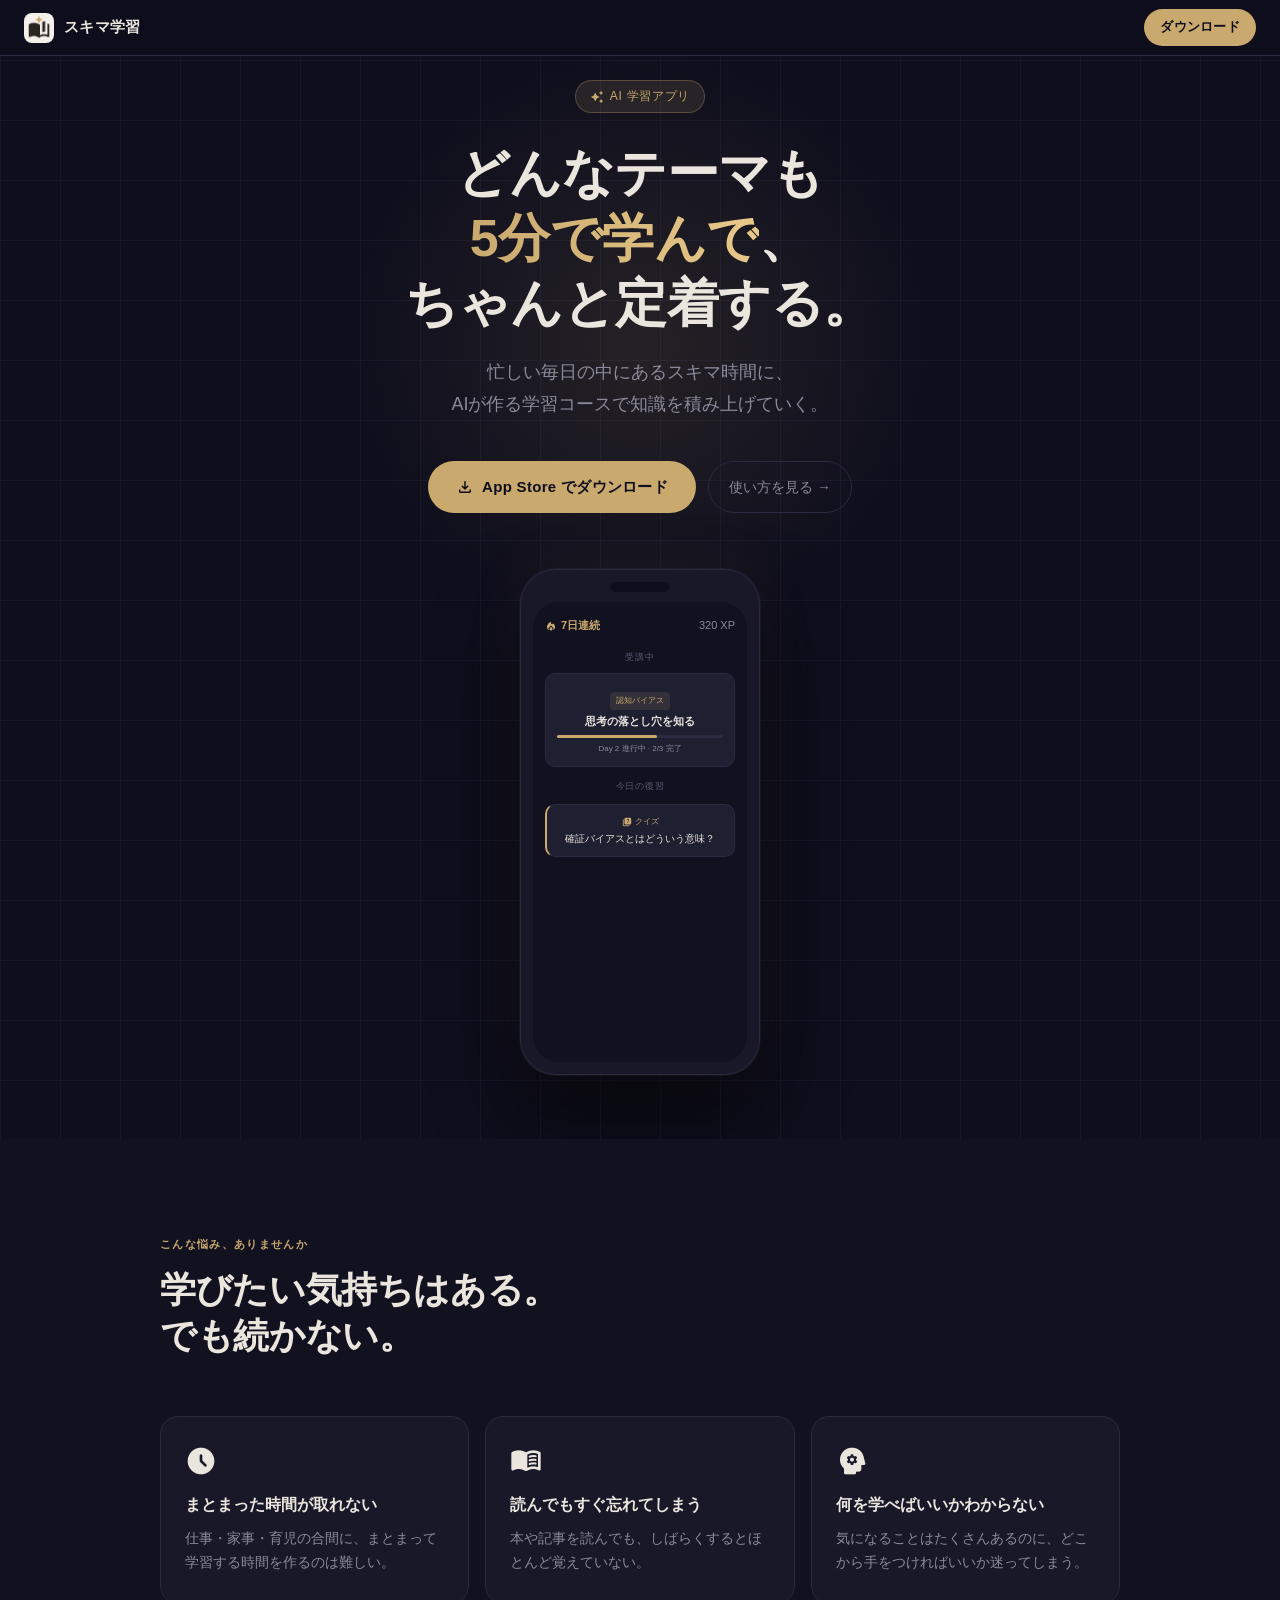
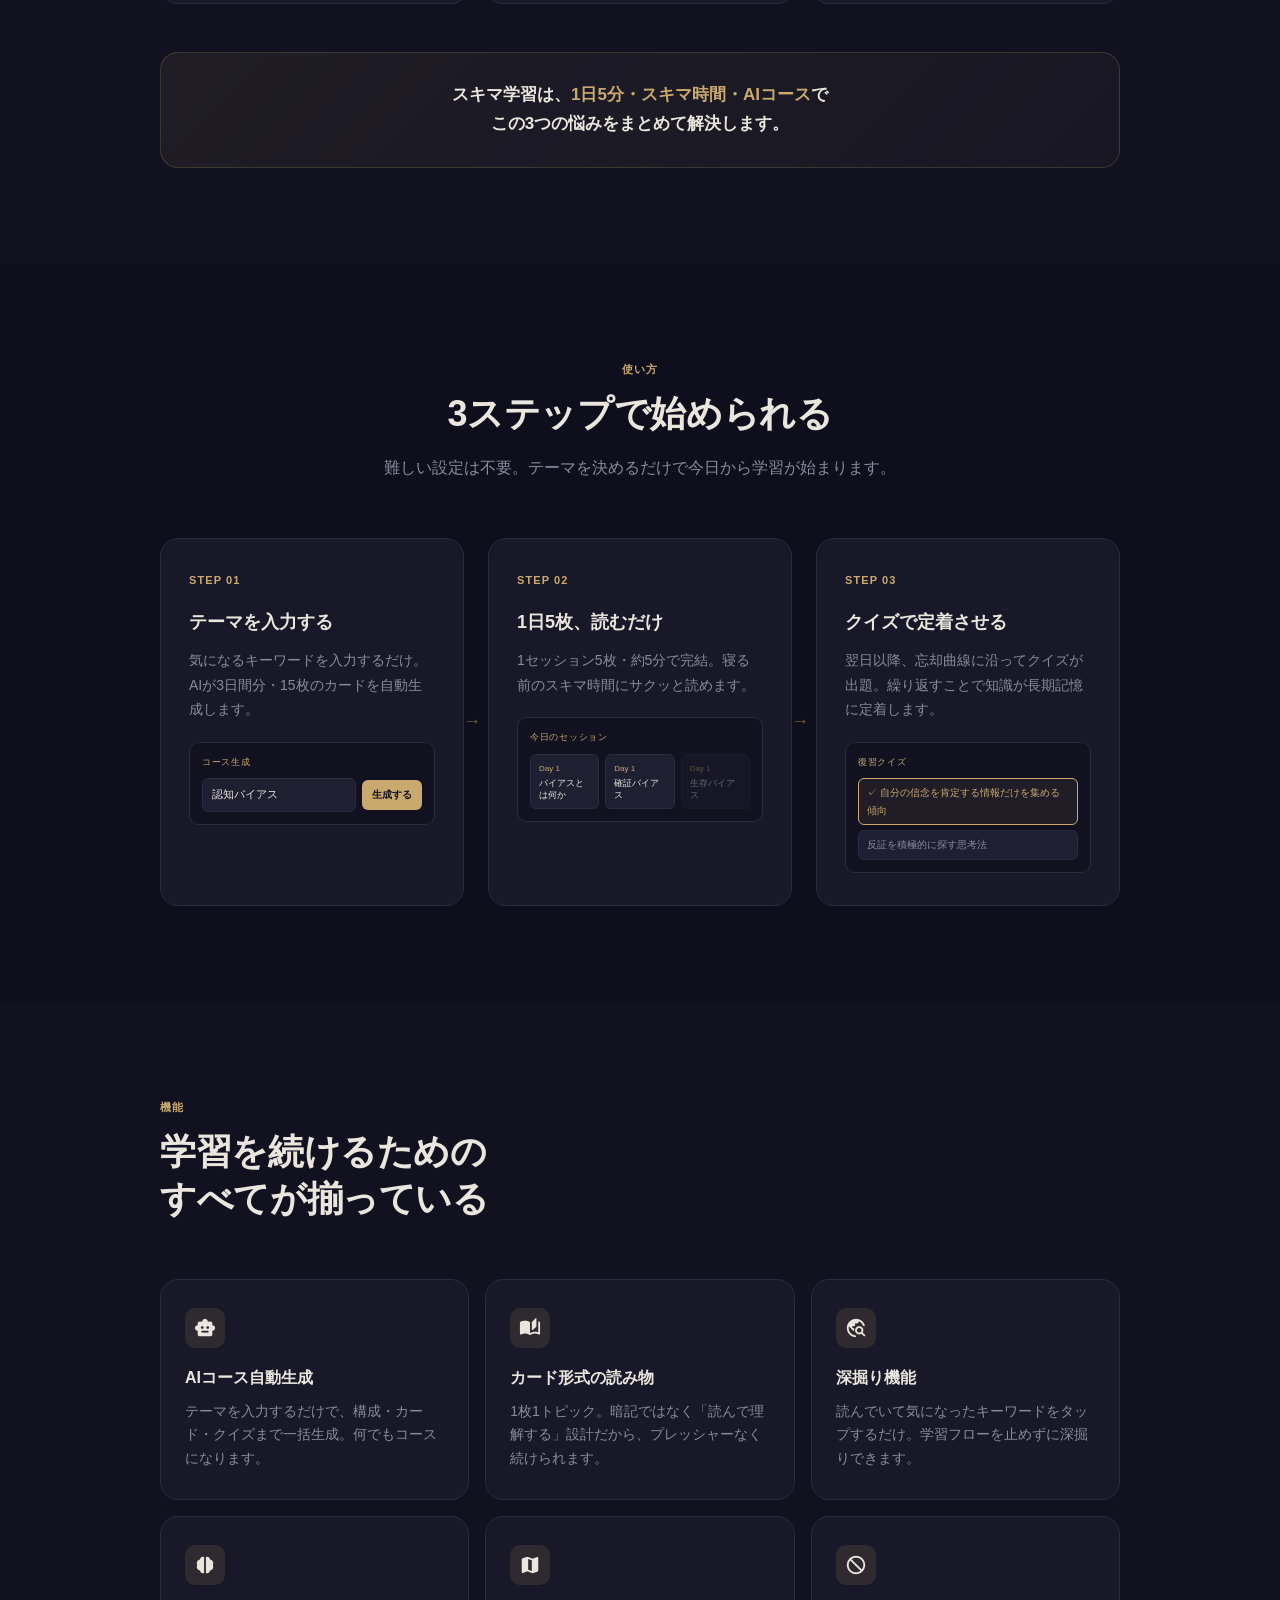
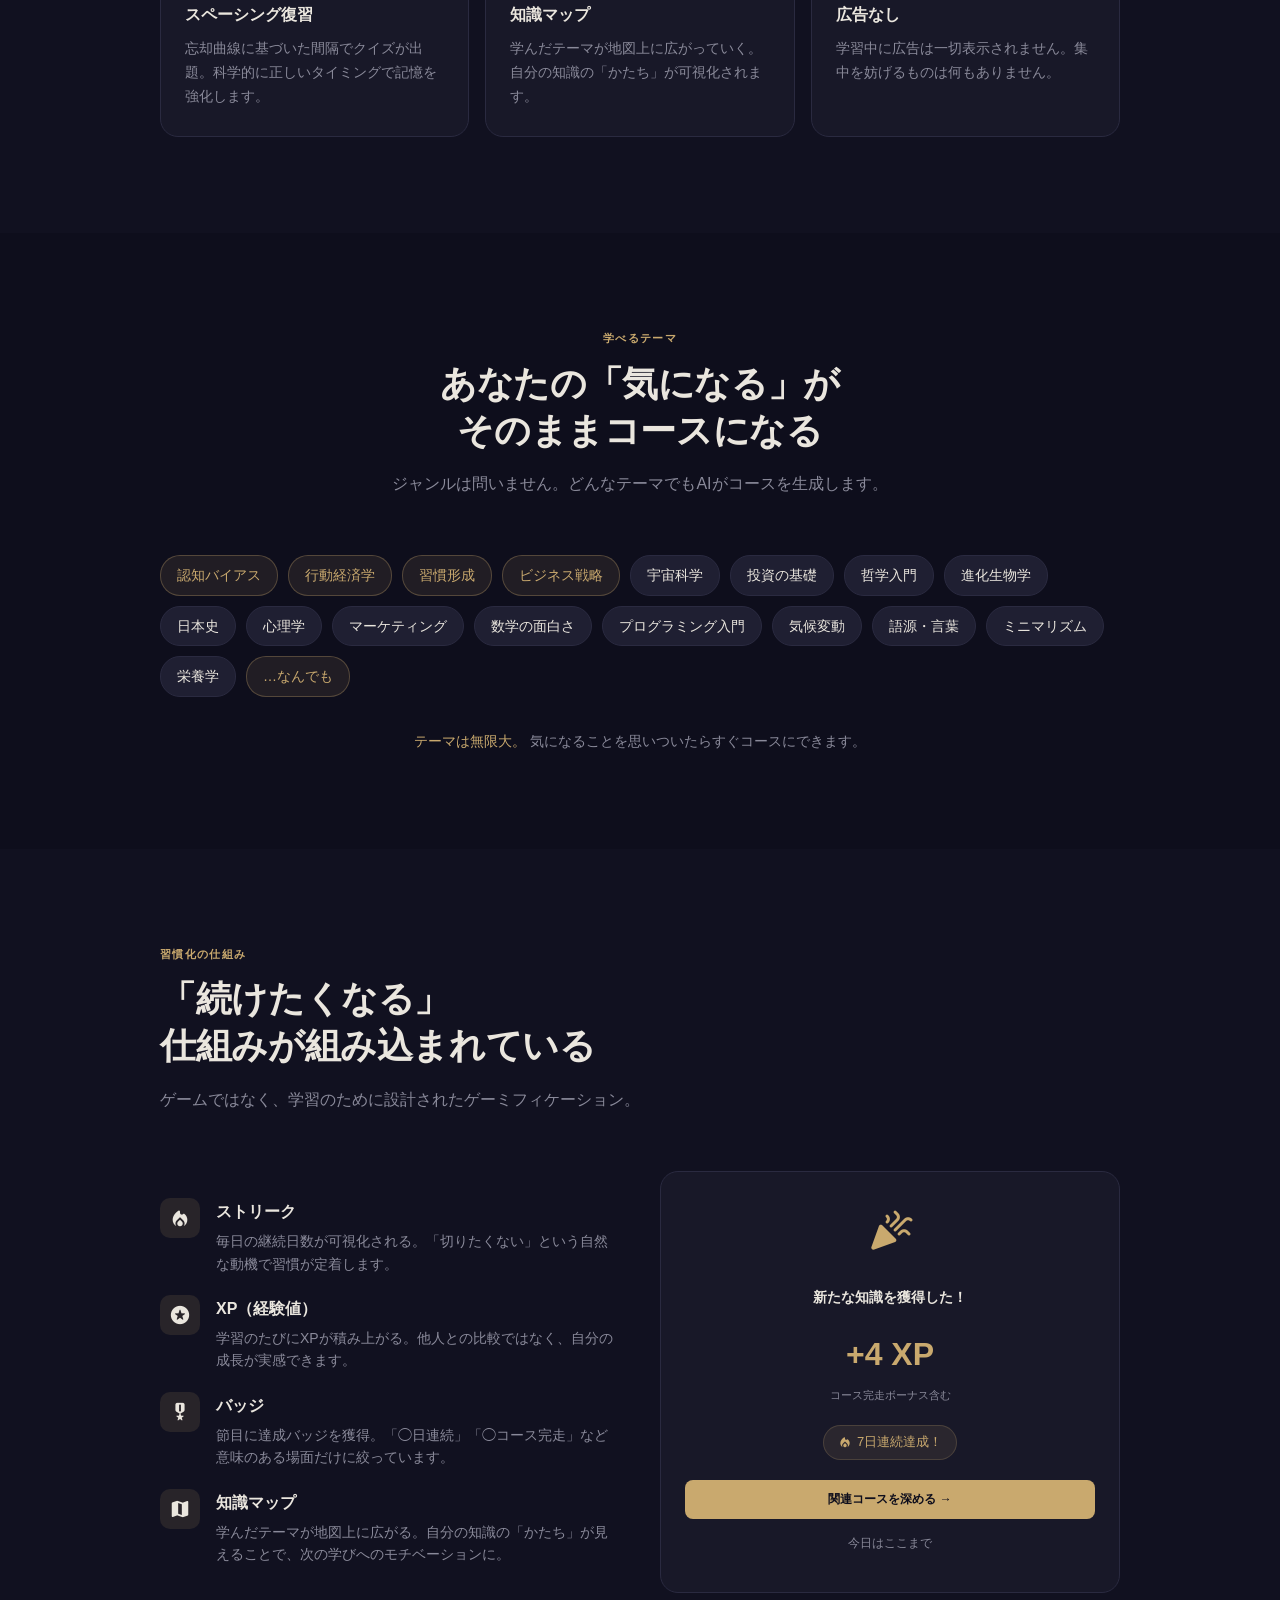
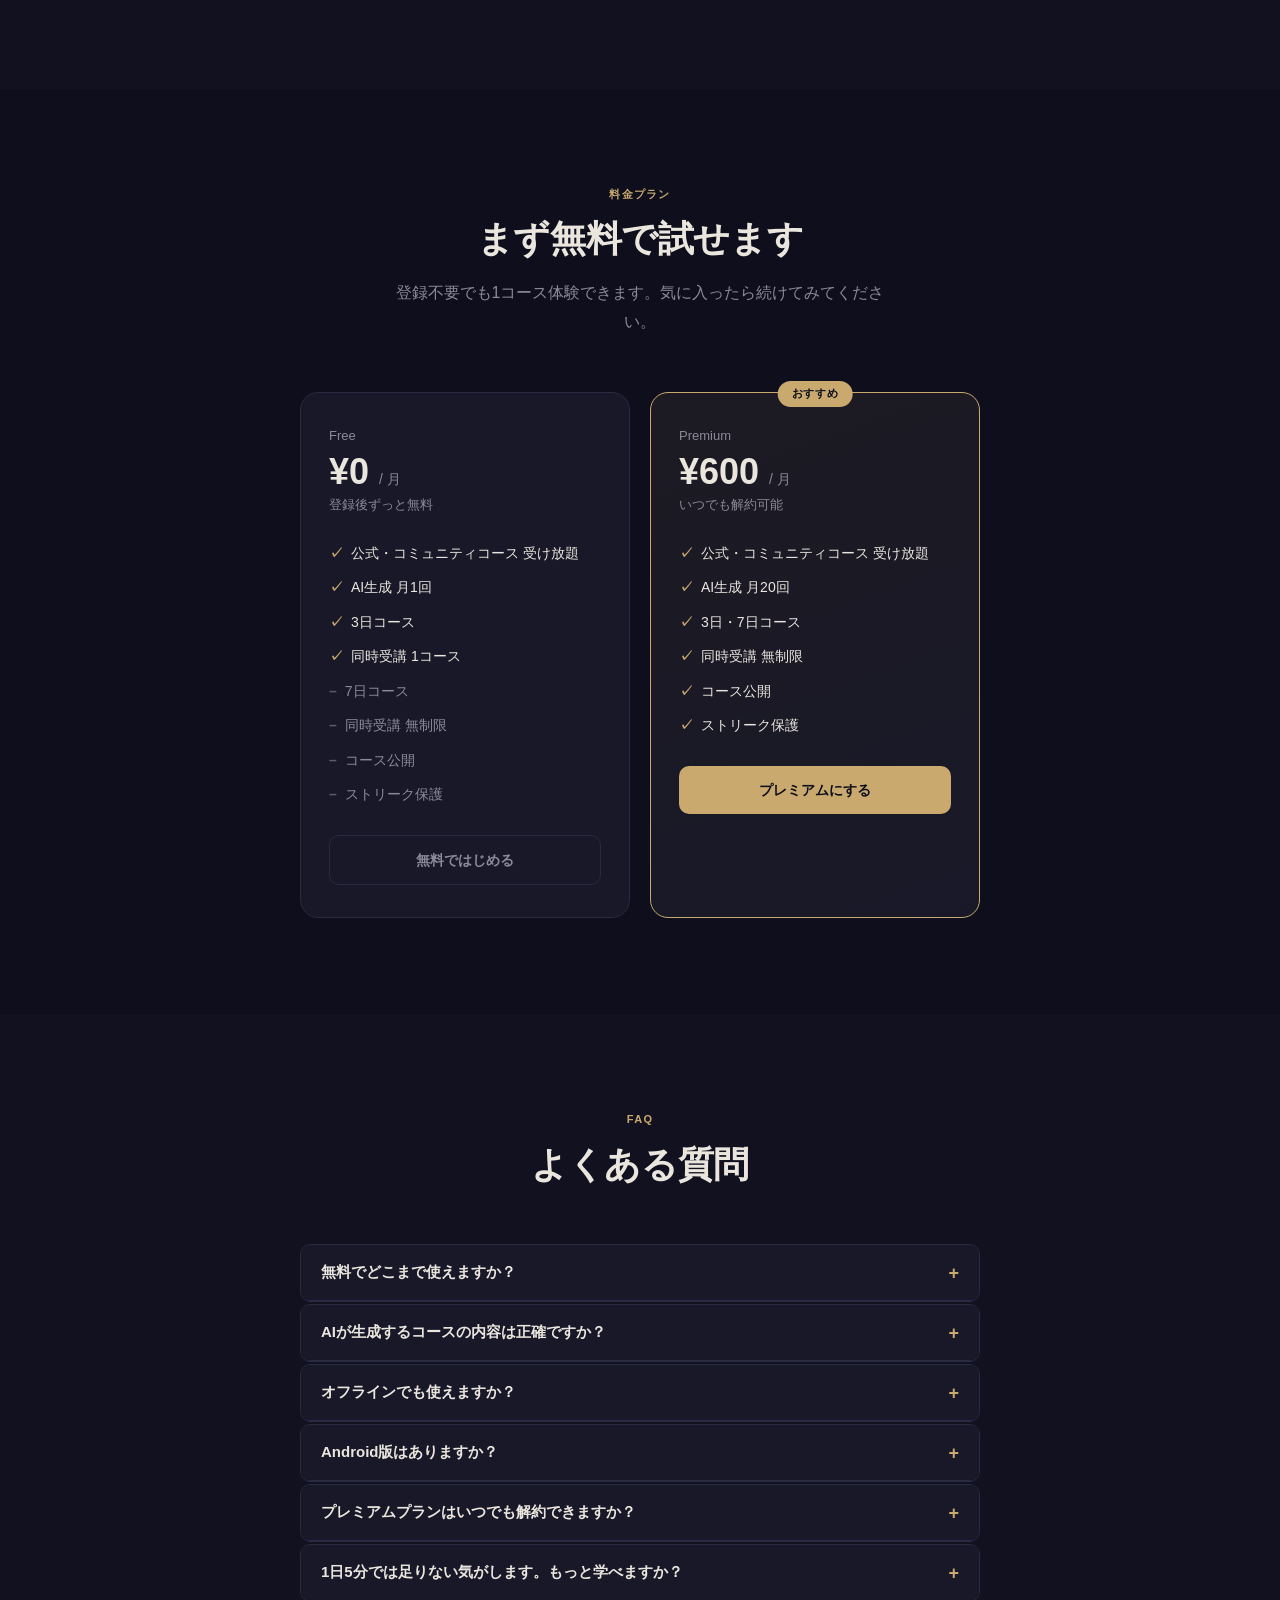
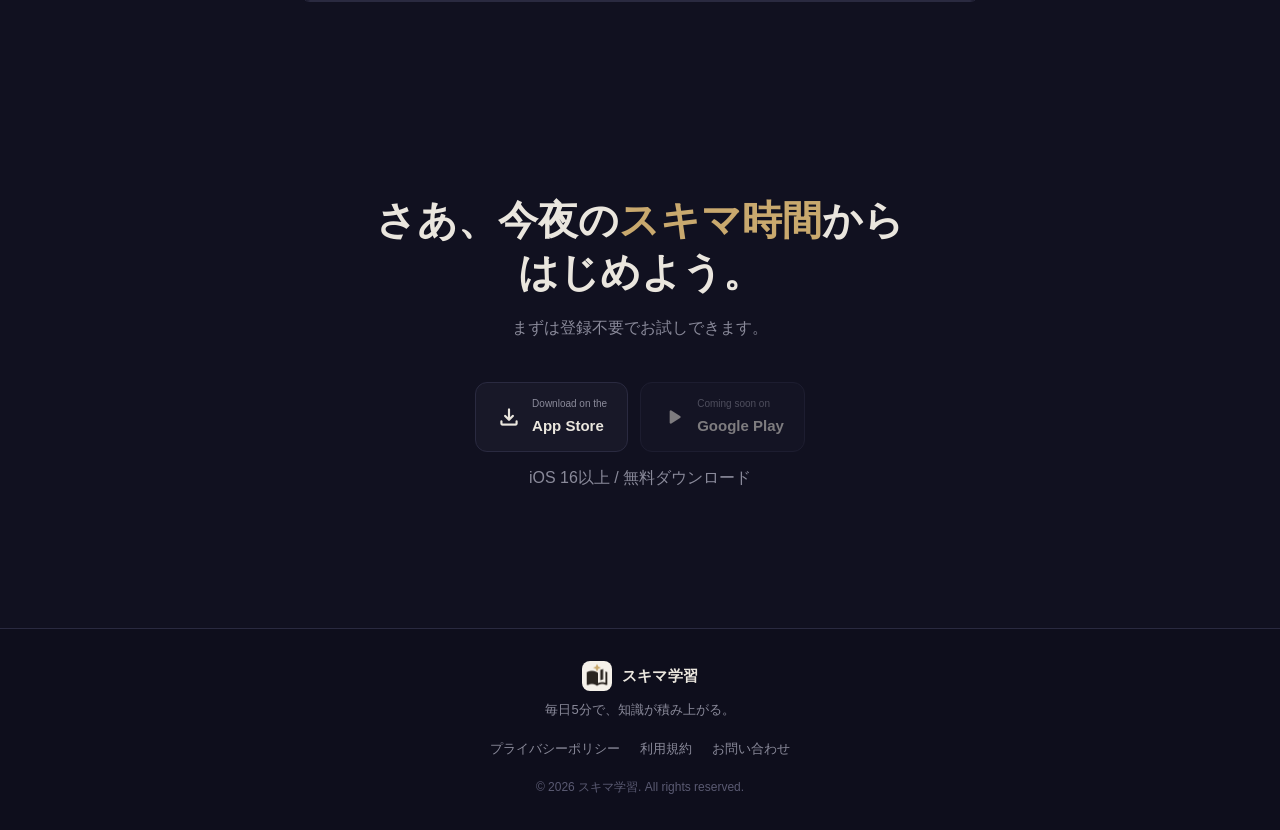
==== commit 7e1c7ae3: "Update from https://github.com/k38/sukima/commit/ef85a33f7cc8b010bd1c34414c7ec605ec2e4df6" ====
--- a/docs/sukima-study/index.html
+++ b/docs/sukima-study/index.html
@@ -103,14 +103,9 @@
       .nav-mark {
         width: 30px;
         height: 30px;
-        background: linear-gradient(135deg, var(--gold), var(--gold-dim));
         border-radius: 8px;
-        display: flex;
-        align-items: center;
-        justify-content: center;
-        font-size: 15px;
-        font-weight: 700;
-        color: var(--bg);
+        object-fit: cover;
+        display: block;
       }
       .nav-name {
         font-size: 15px;
@@ -1125,7 +1120,7 @@
     <!-- NAV -->
     <nav>
       <a href="#" class="nav-logo">
-        <div class="nav-mark">ス</div>
+        <img src="./logo_l.png" class="nav-mark" alt="スキマ学習">
         <span class="nav-name">スキマ学習</span>
       </a>
       <a href="#download" class="nav-cta">ダウンロード</a>
@@ -1686,7 +1681,7 @@
     <!-- FOOTER -->
     <footer>
       <div class="footer-logo-row">
-        <div class="nav-mark">ス</div>
+        <img src="./logo_l.png" class="nav-mark" alt="スキマ学習">
         <span class="nav-name">スキマ学習</span>
       </div>
       <p class="footer-tagline">毎日5分で、知識が積み上がる。</p>
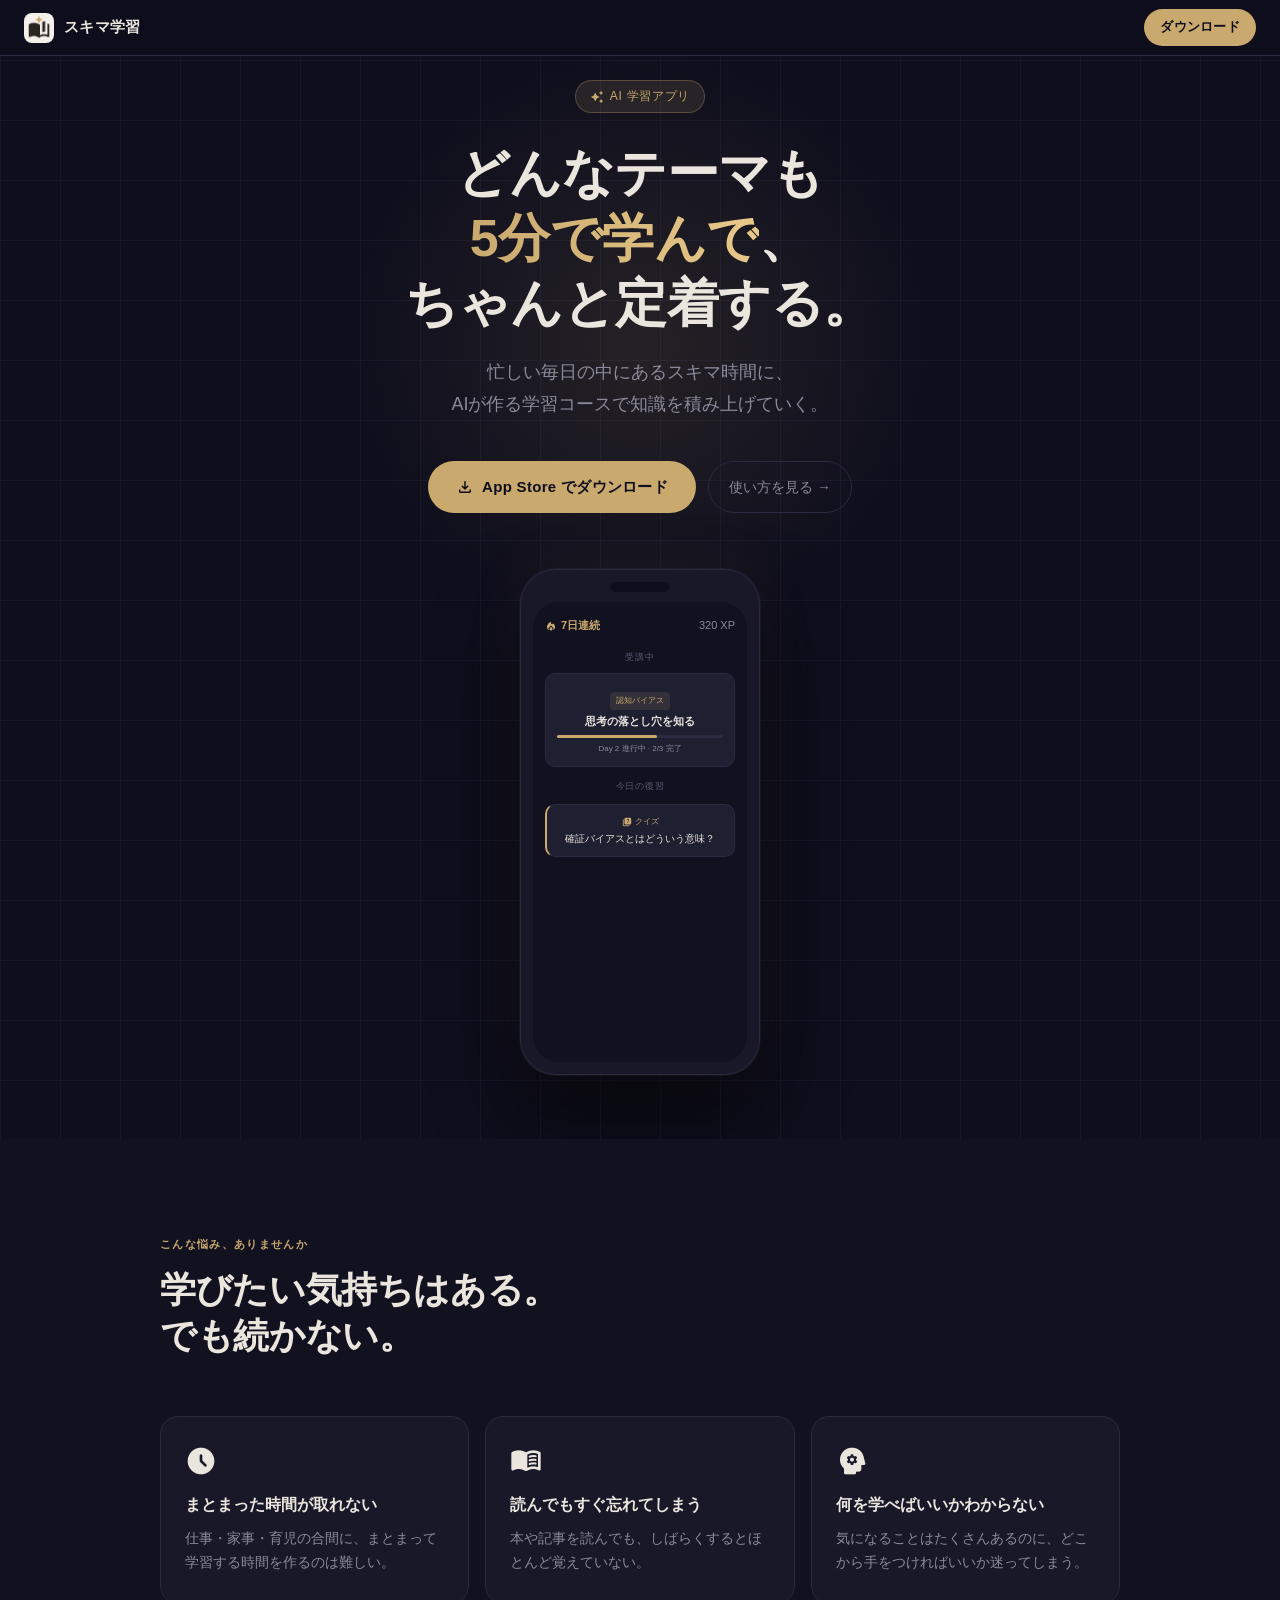
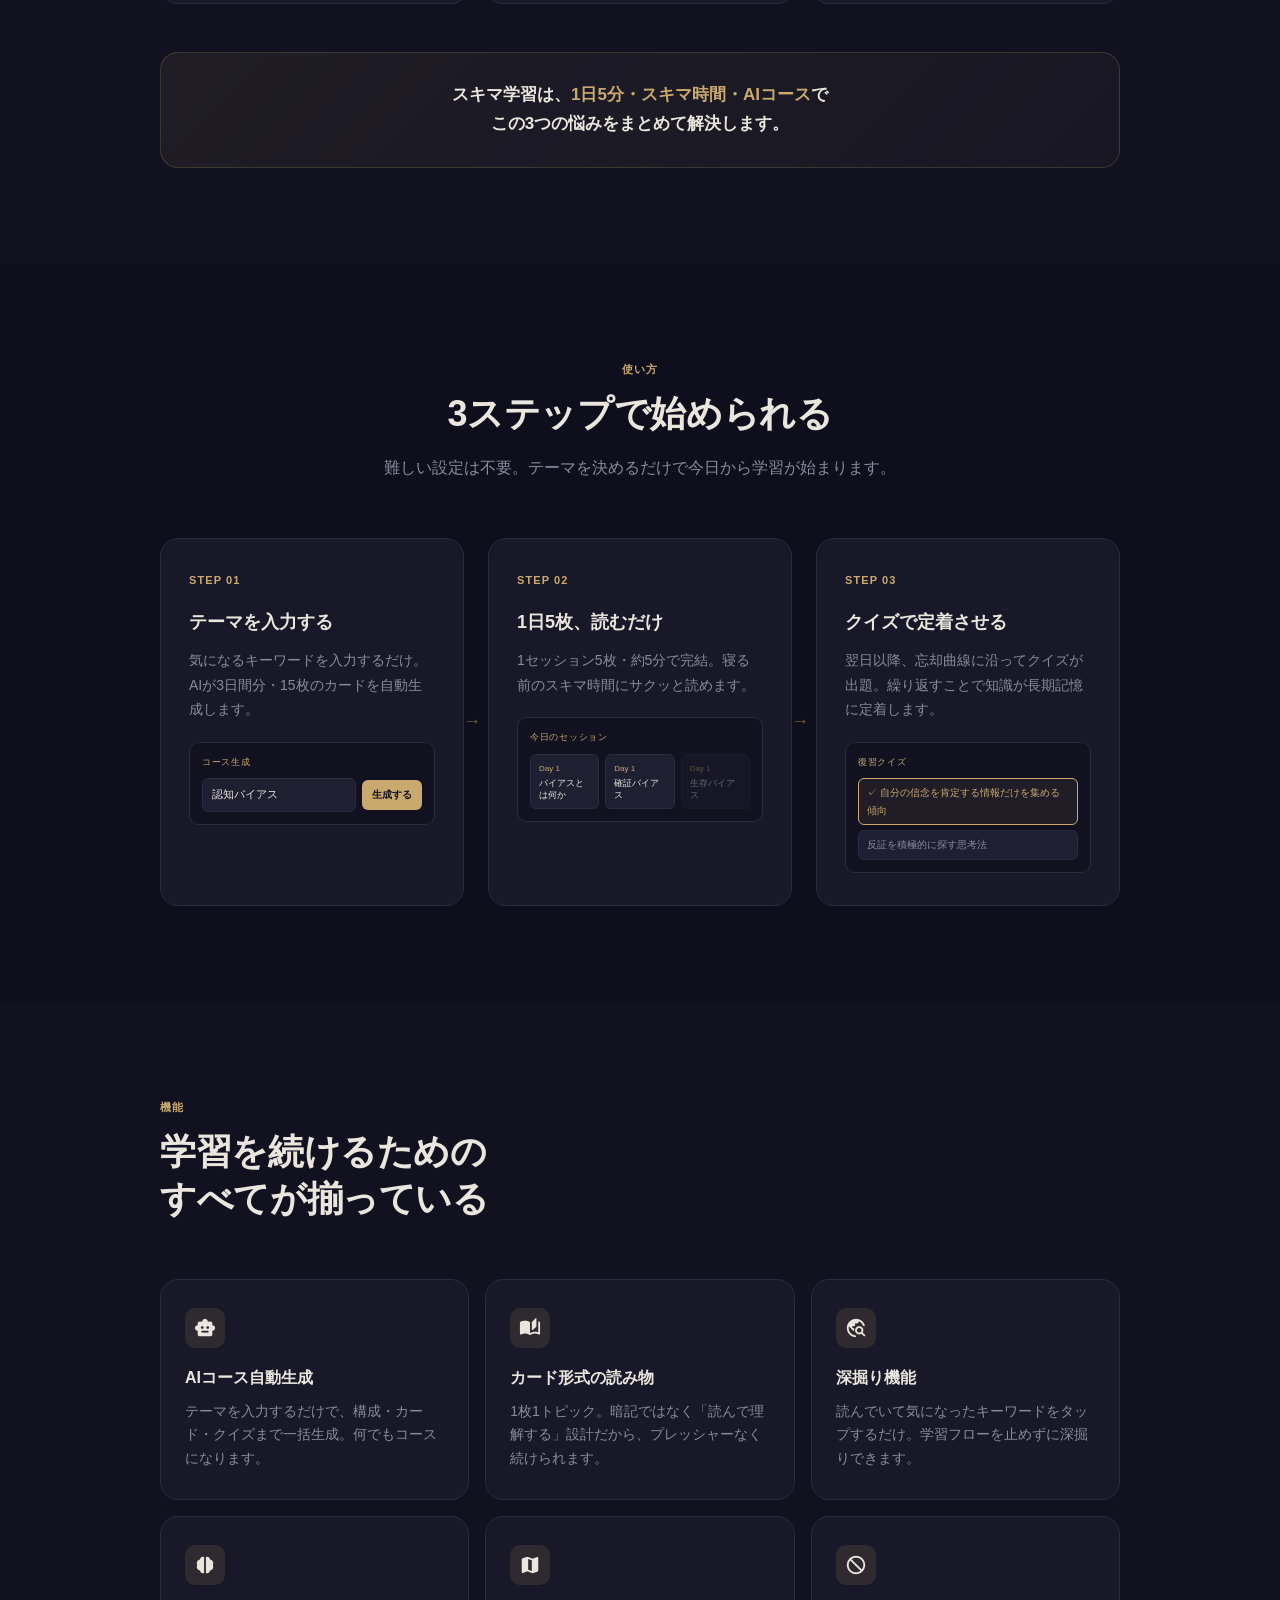
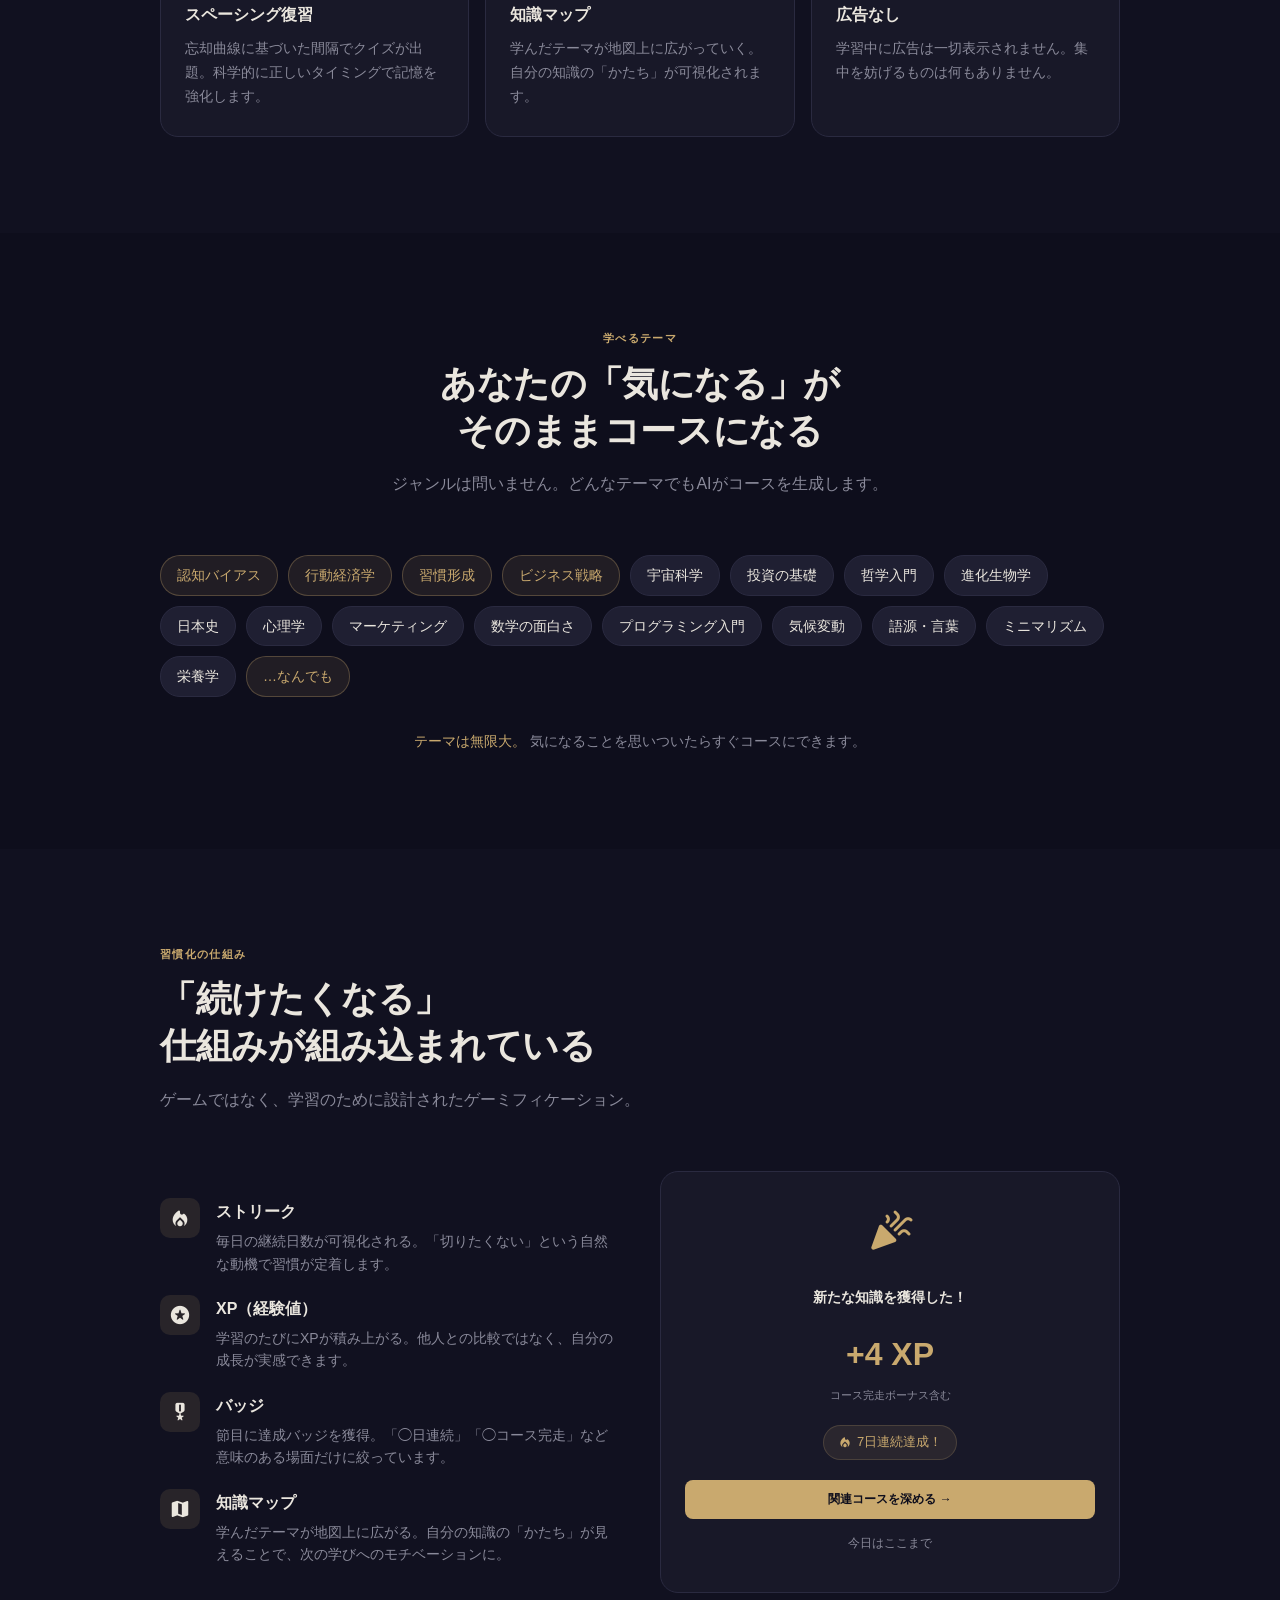
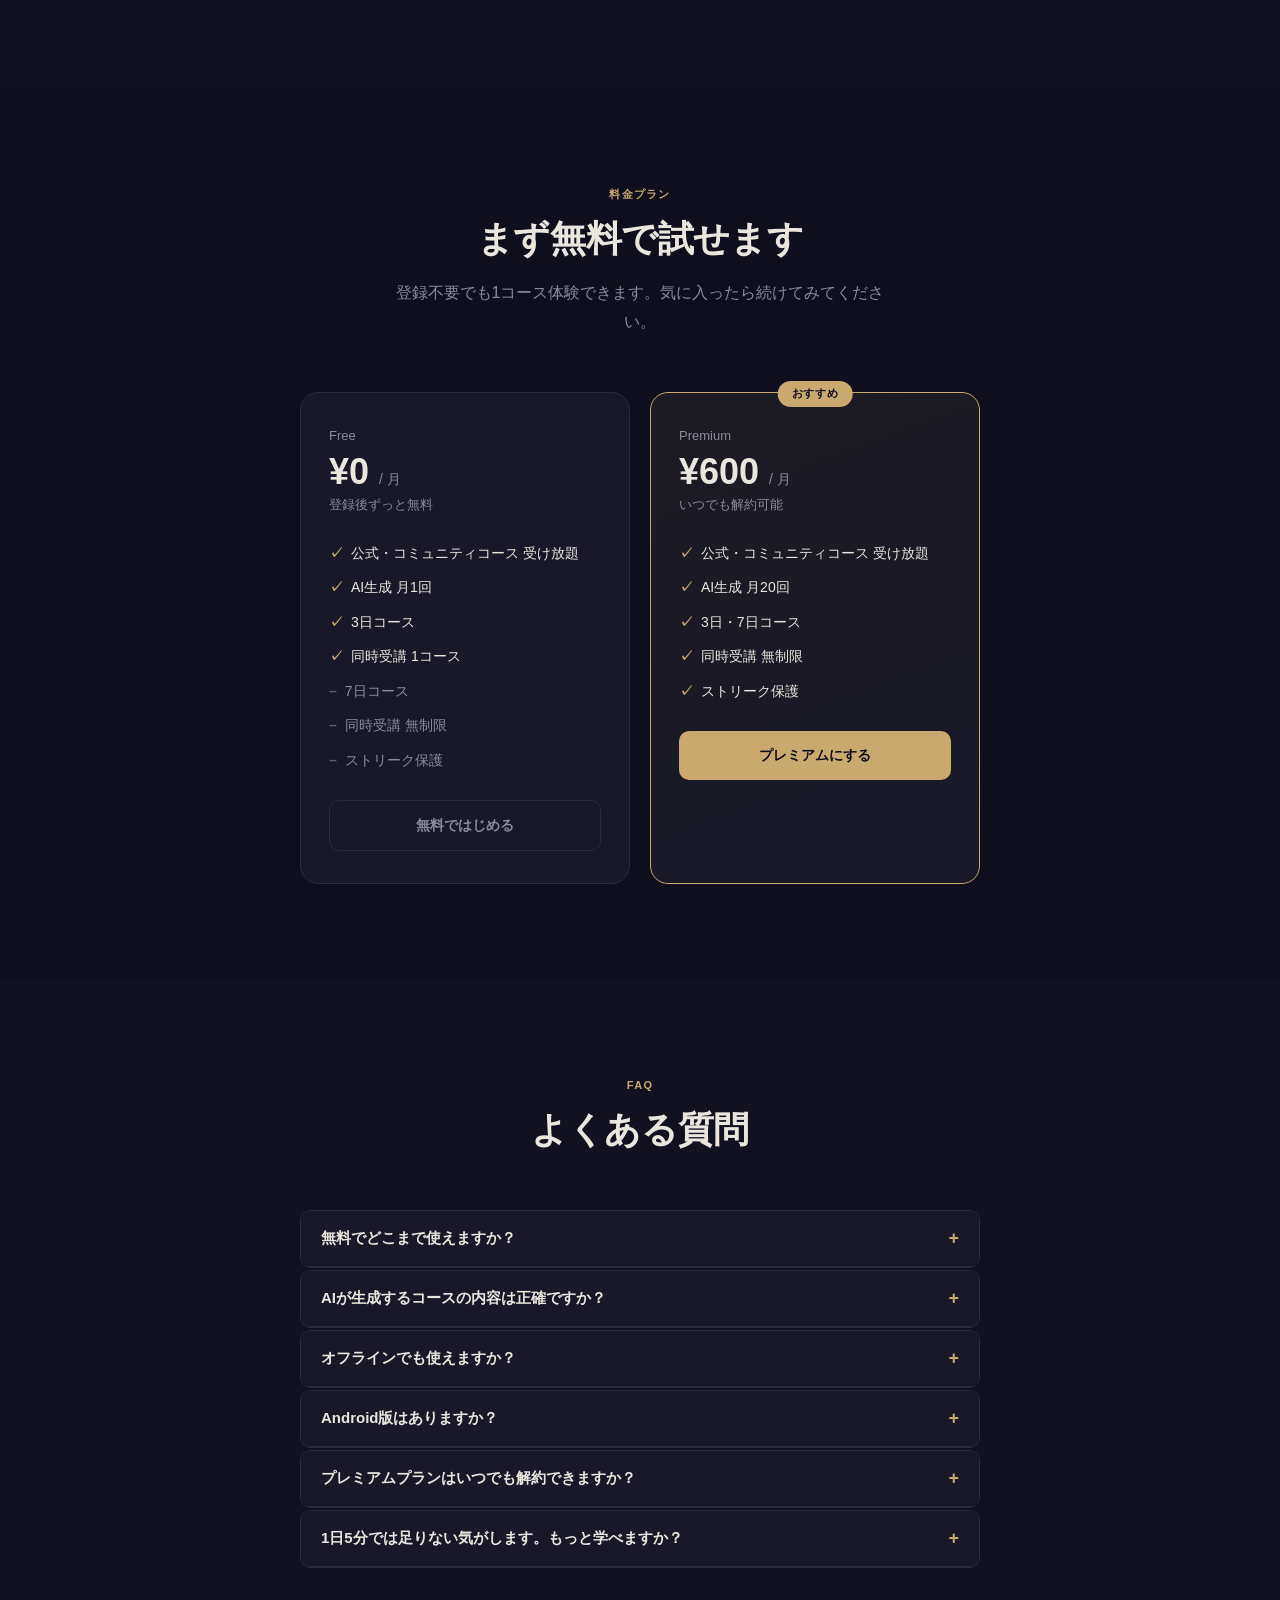
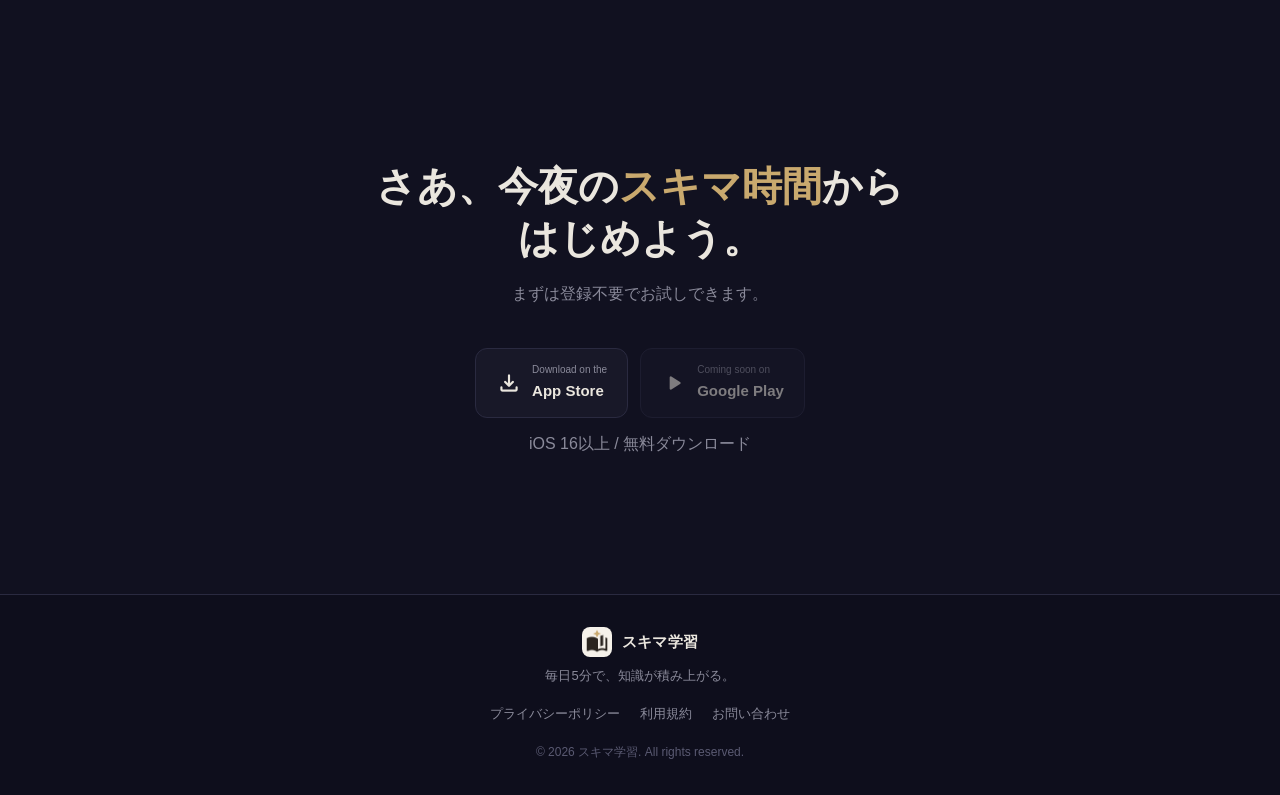
==== commit 5f2e115a: "Update from https://github.com/k38/sukima/commit/554ace6b89d36a0eec62361953bf8f844aabd0a6" ====
--- a/docs/sukima-study/index.html
+++ b/docs/sukima-study/index.html
@@ -1546,7 +1546,6 @@
               <li>同時受講 1コース</li>
               <li class="muted">7日コース</li>
               <li class="muted">同時受講 無制限</li>
-              <li class="muted">コース公開</li>
               <li class="muted">ストリーク保護</li>
             </ul>
             <a href="#download" class="price-cta ghost">無料ではじめる</a>
@@ -1562,7 +1561,6 @@
               <li>AI生成 月20回</li>
               <li>3日・7日コース</li>
               <li>同時受講 無制限</li>
-              <li>コース公開</li>
               <li>ストリーク保護</li>
             </ul>
             <a href="#download" class="price-cta">プレミアムにする</a>
